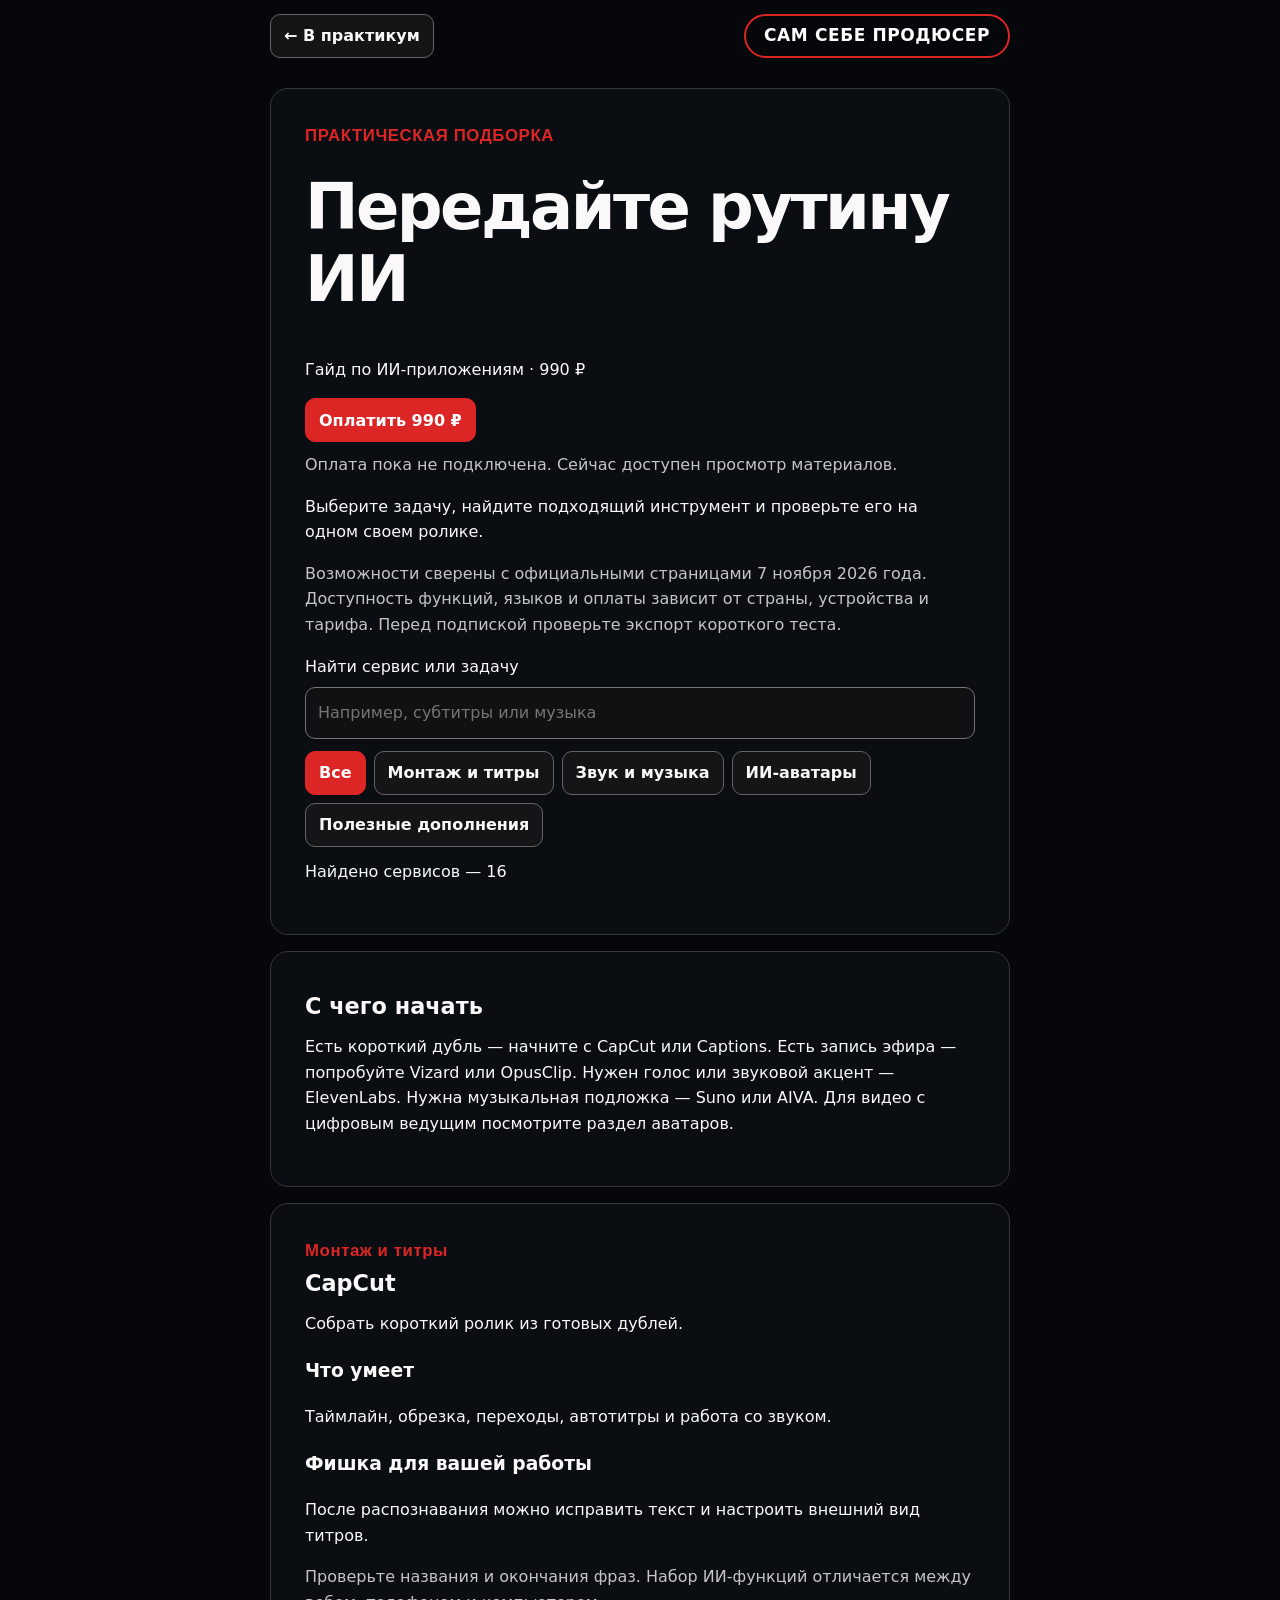
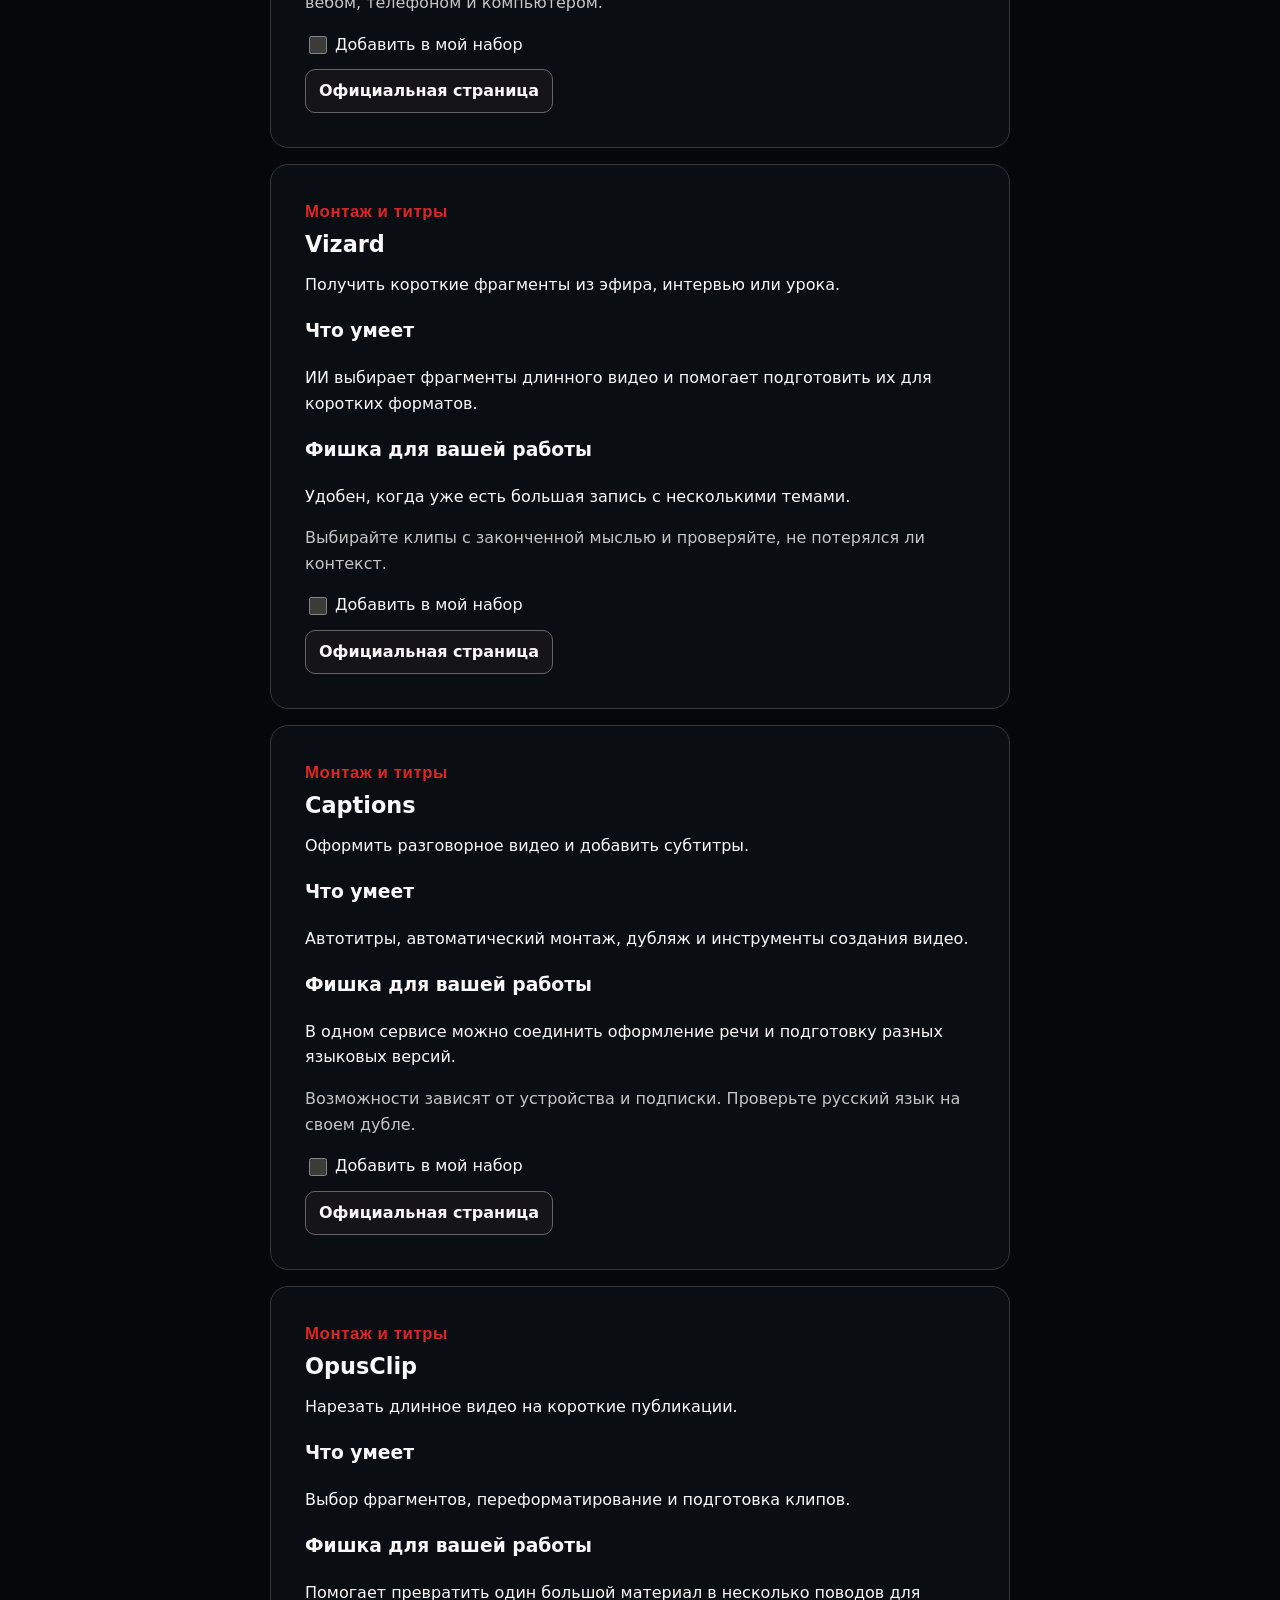
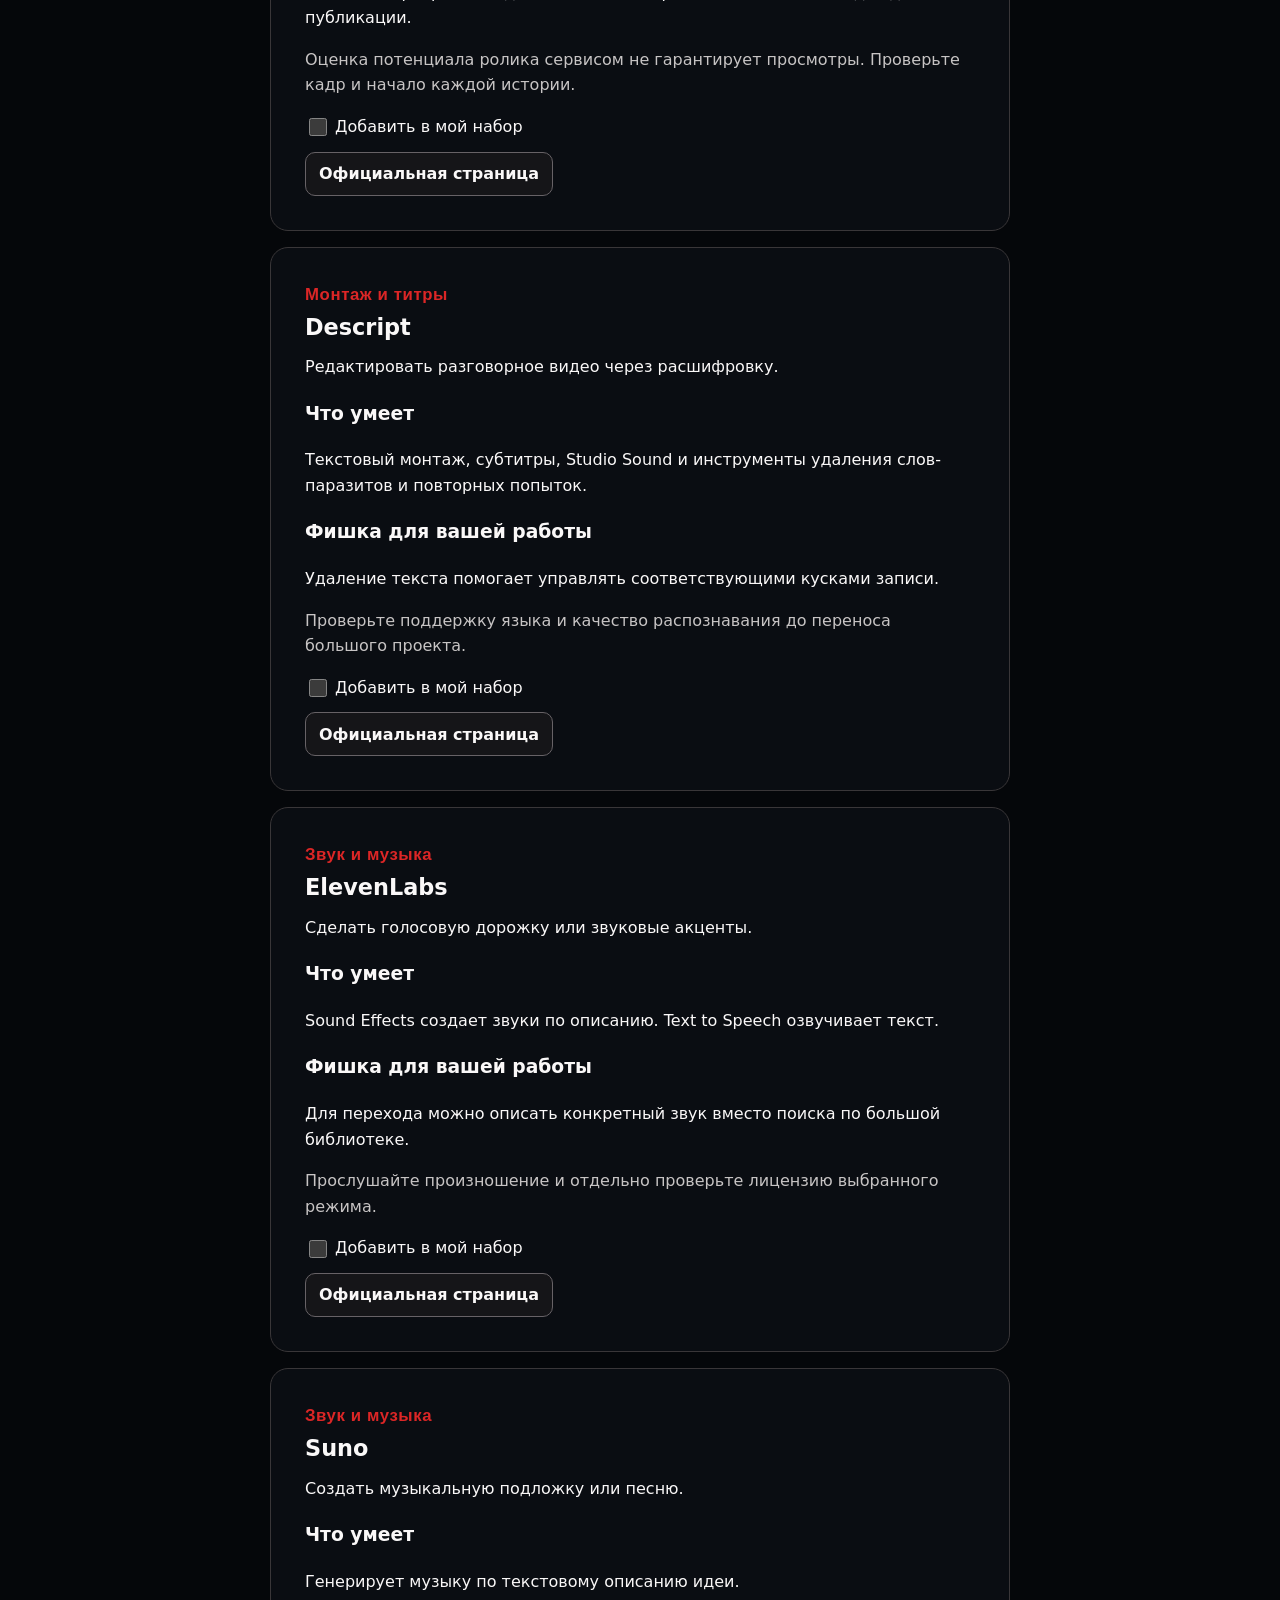
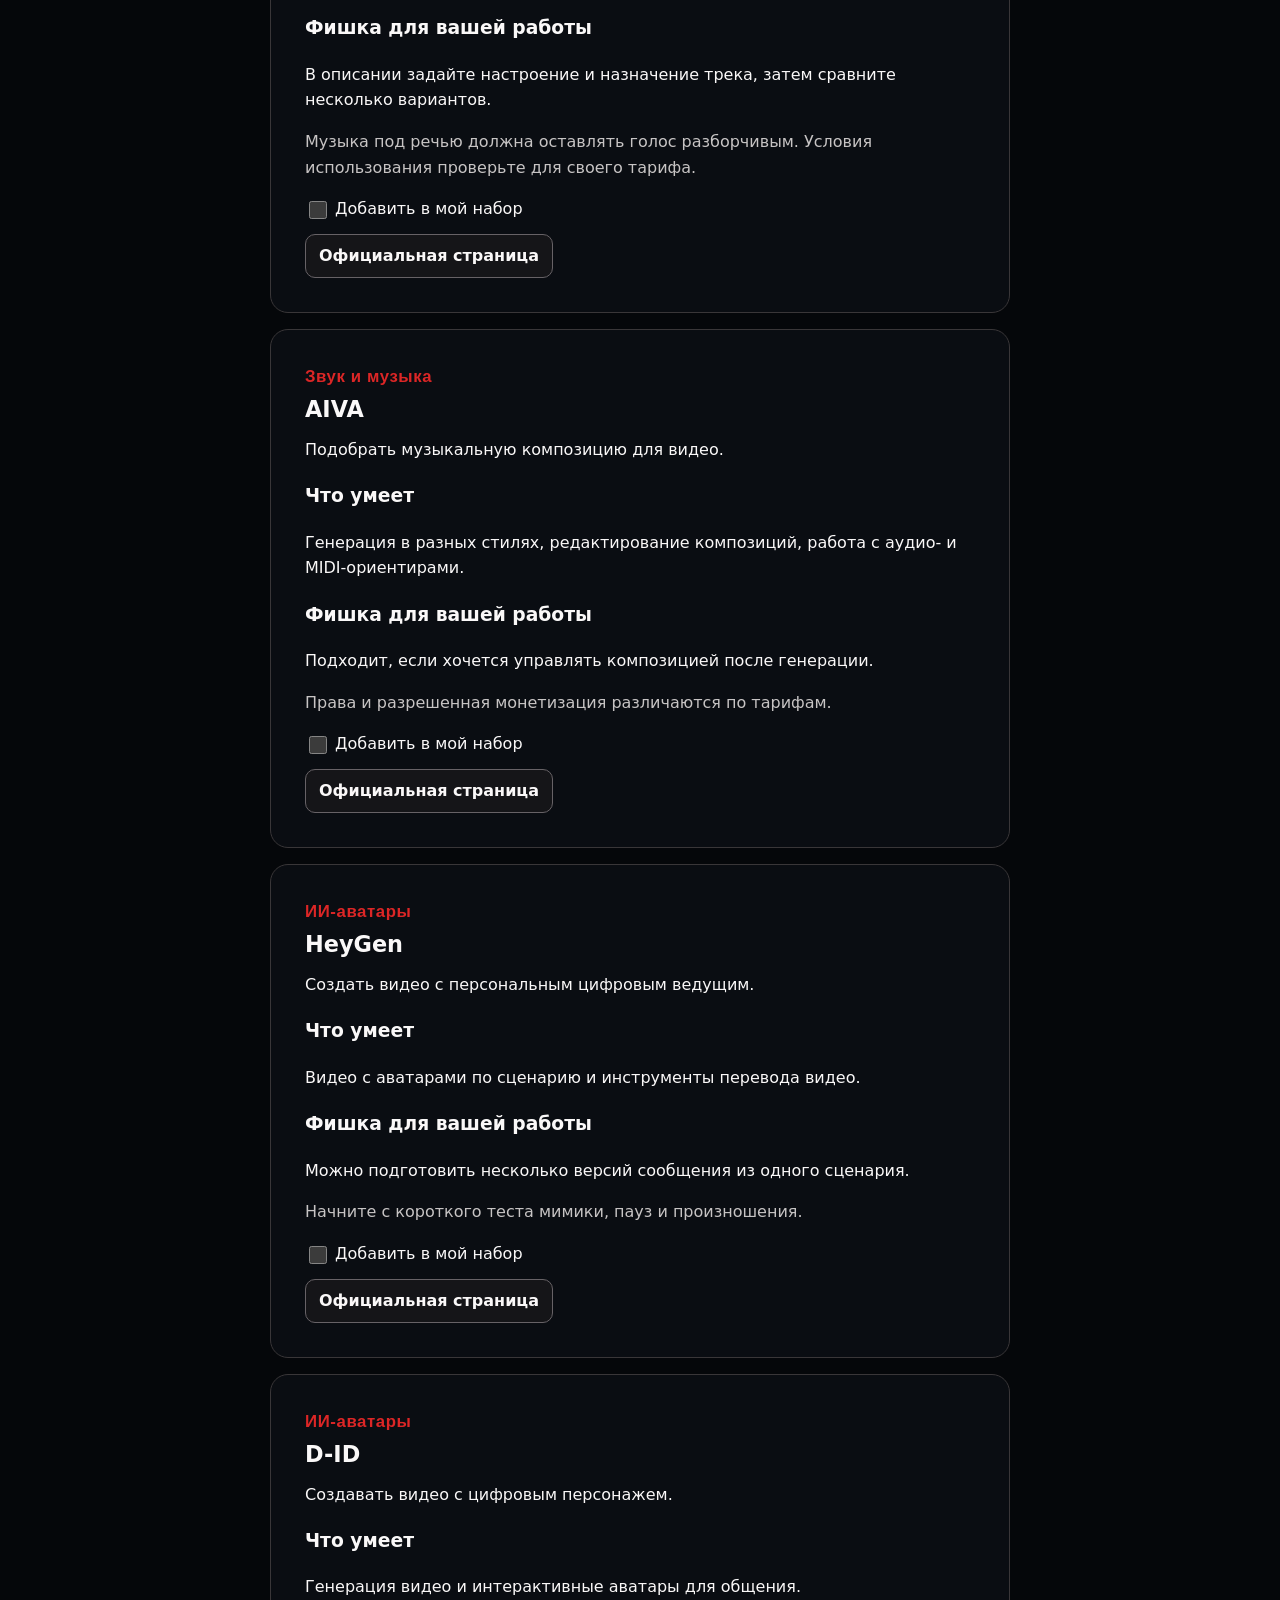
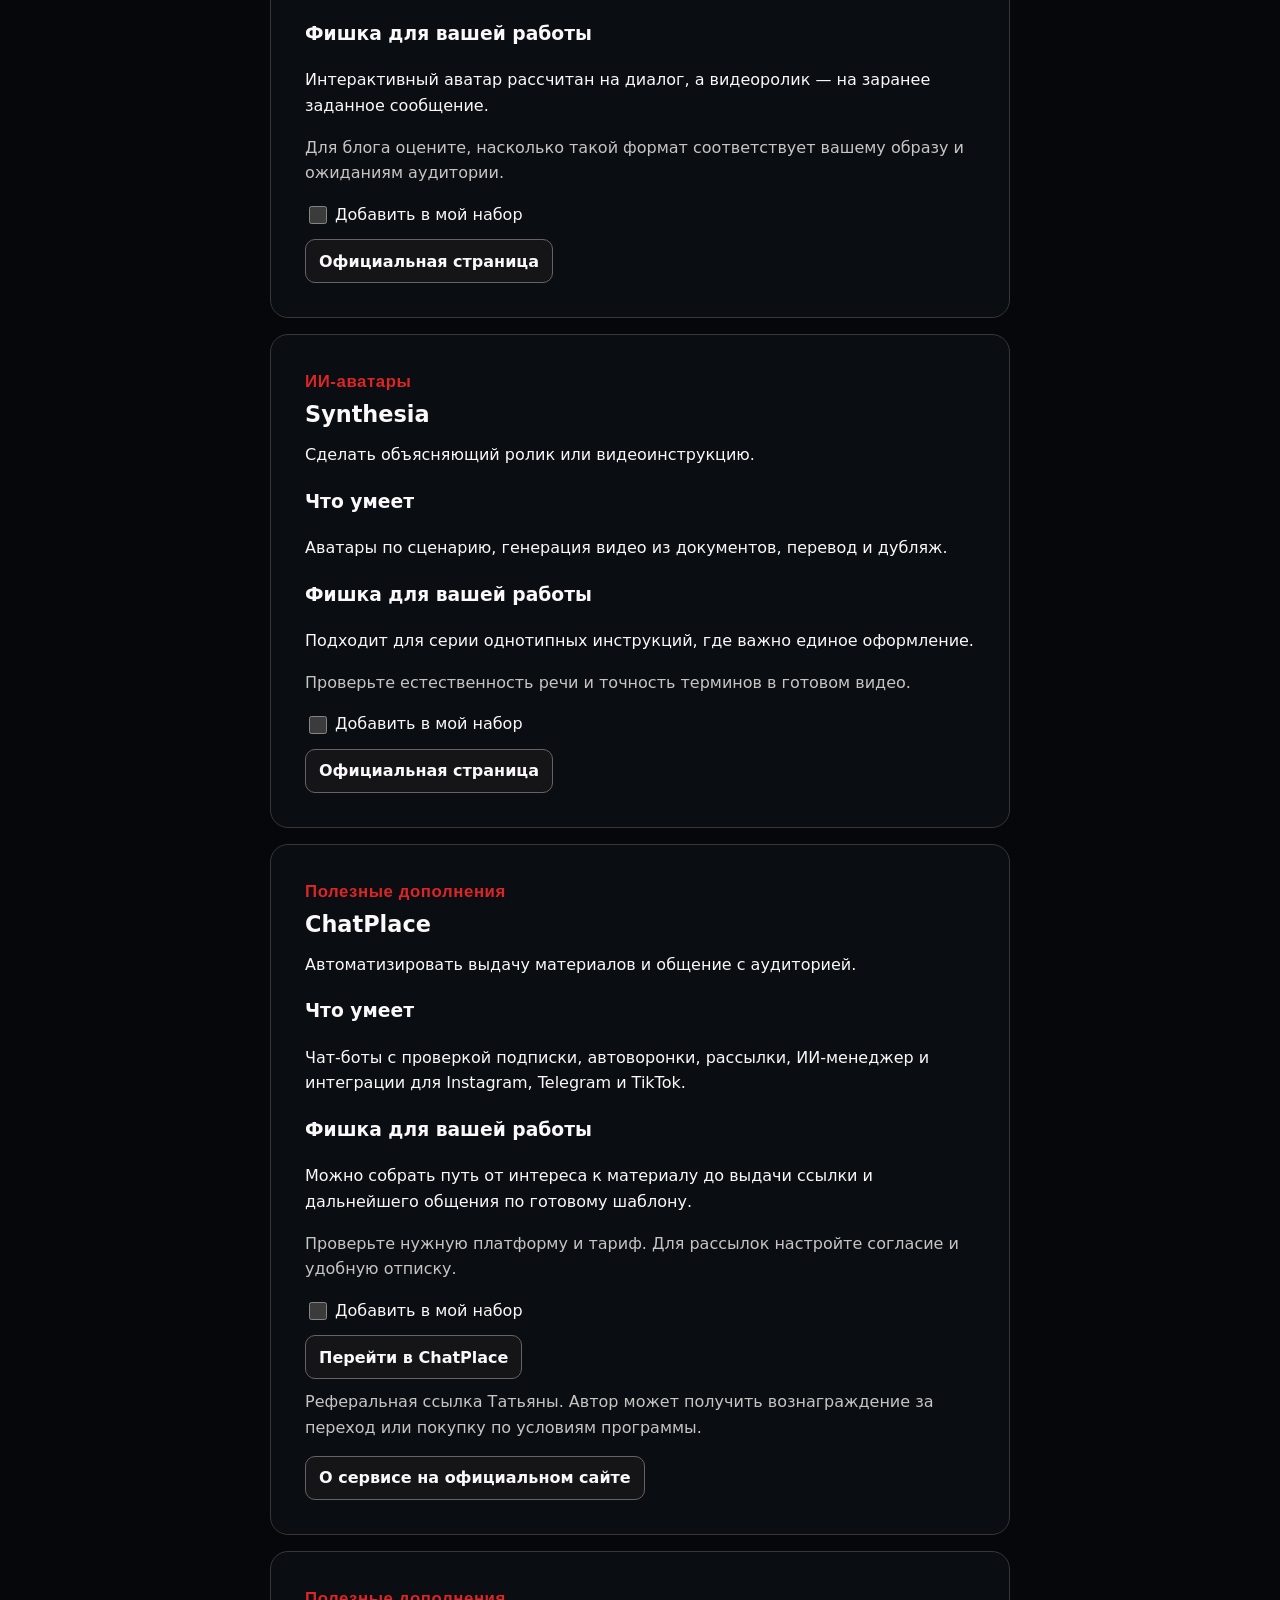
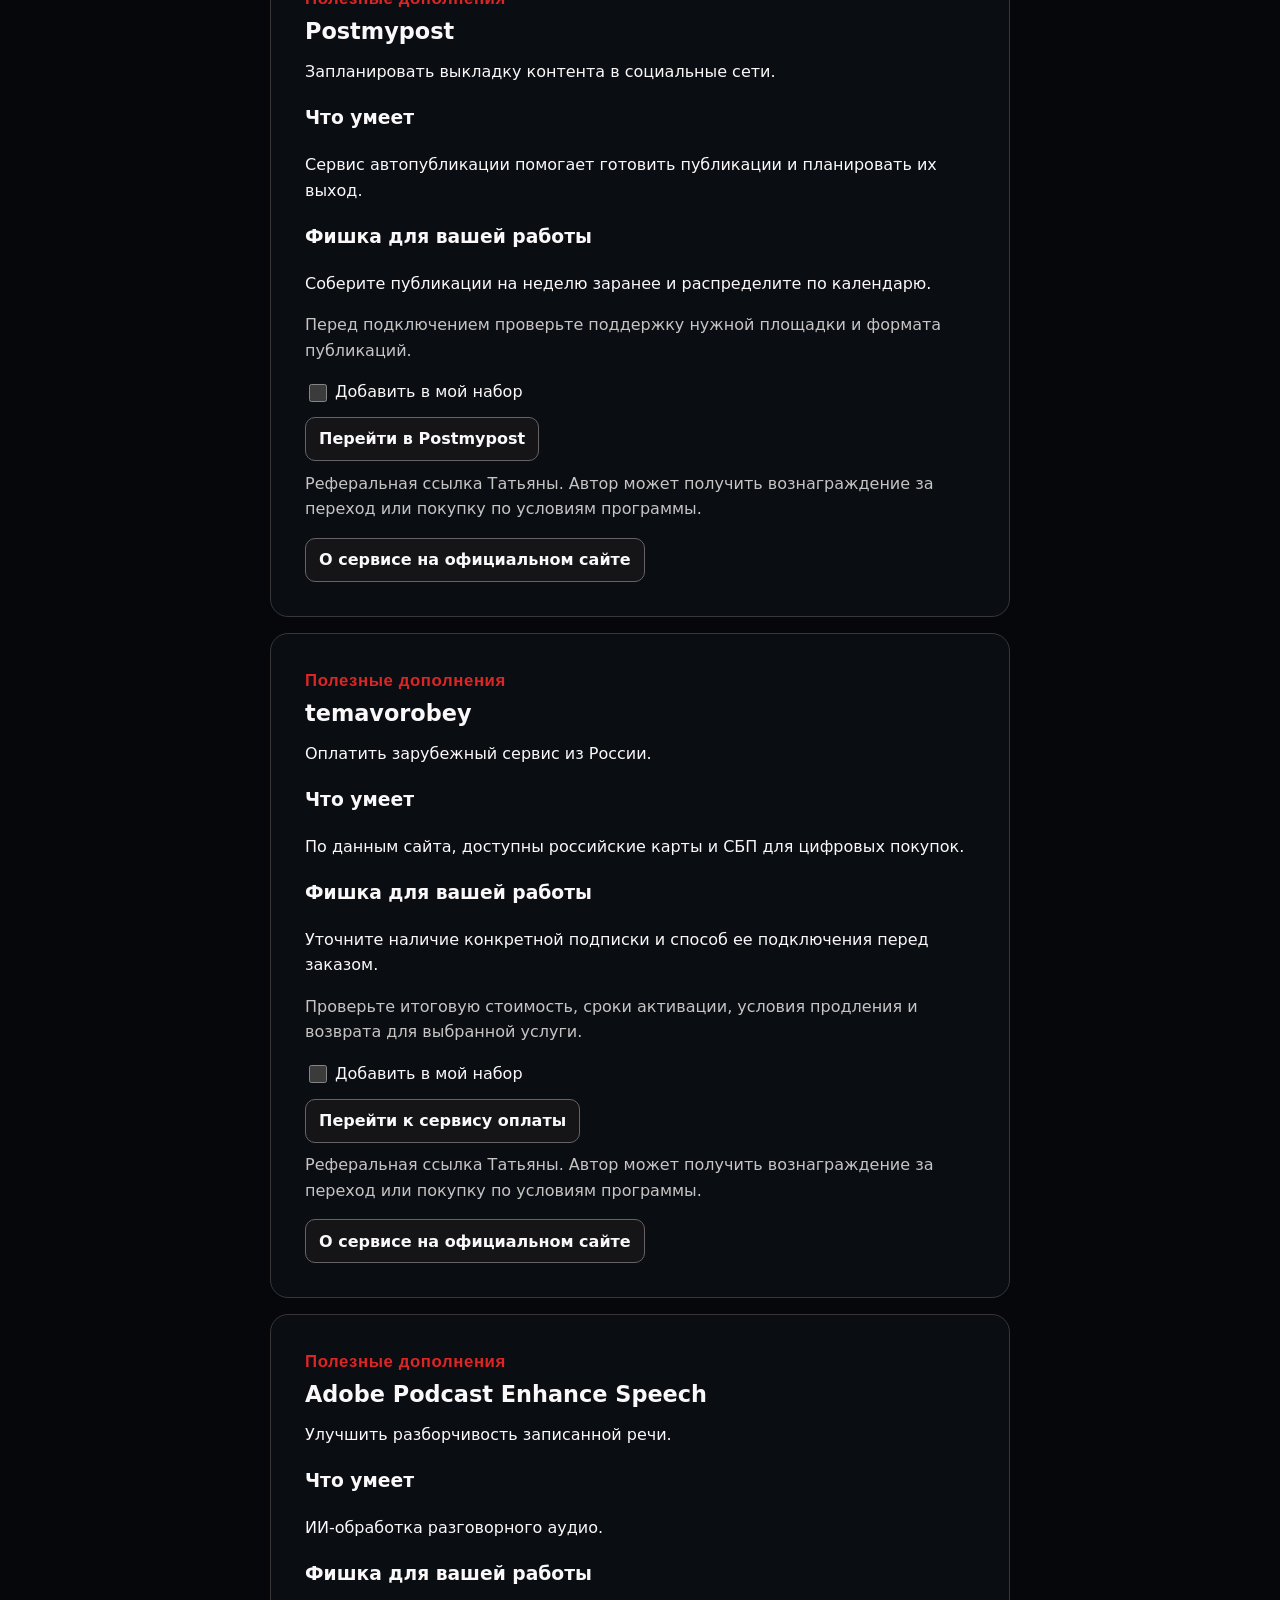
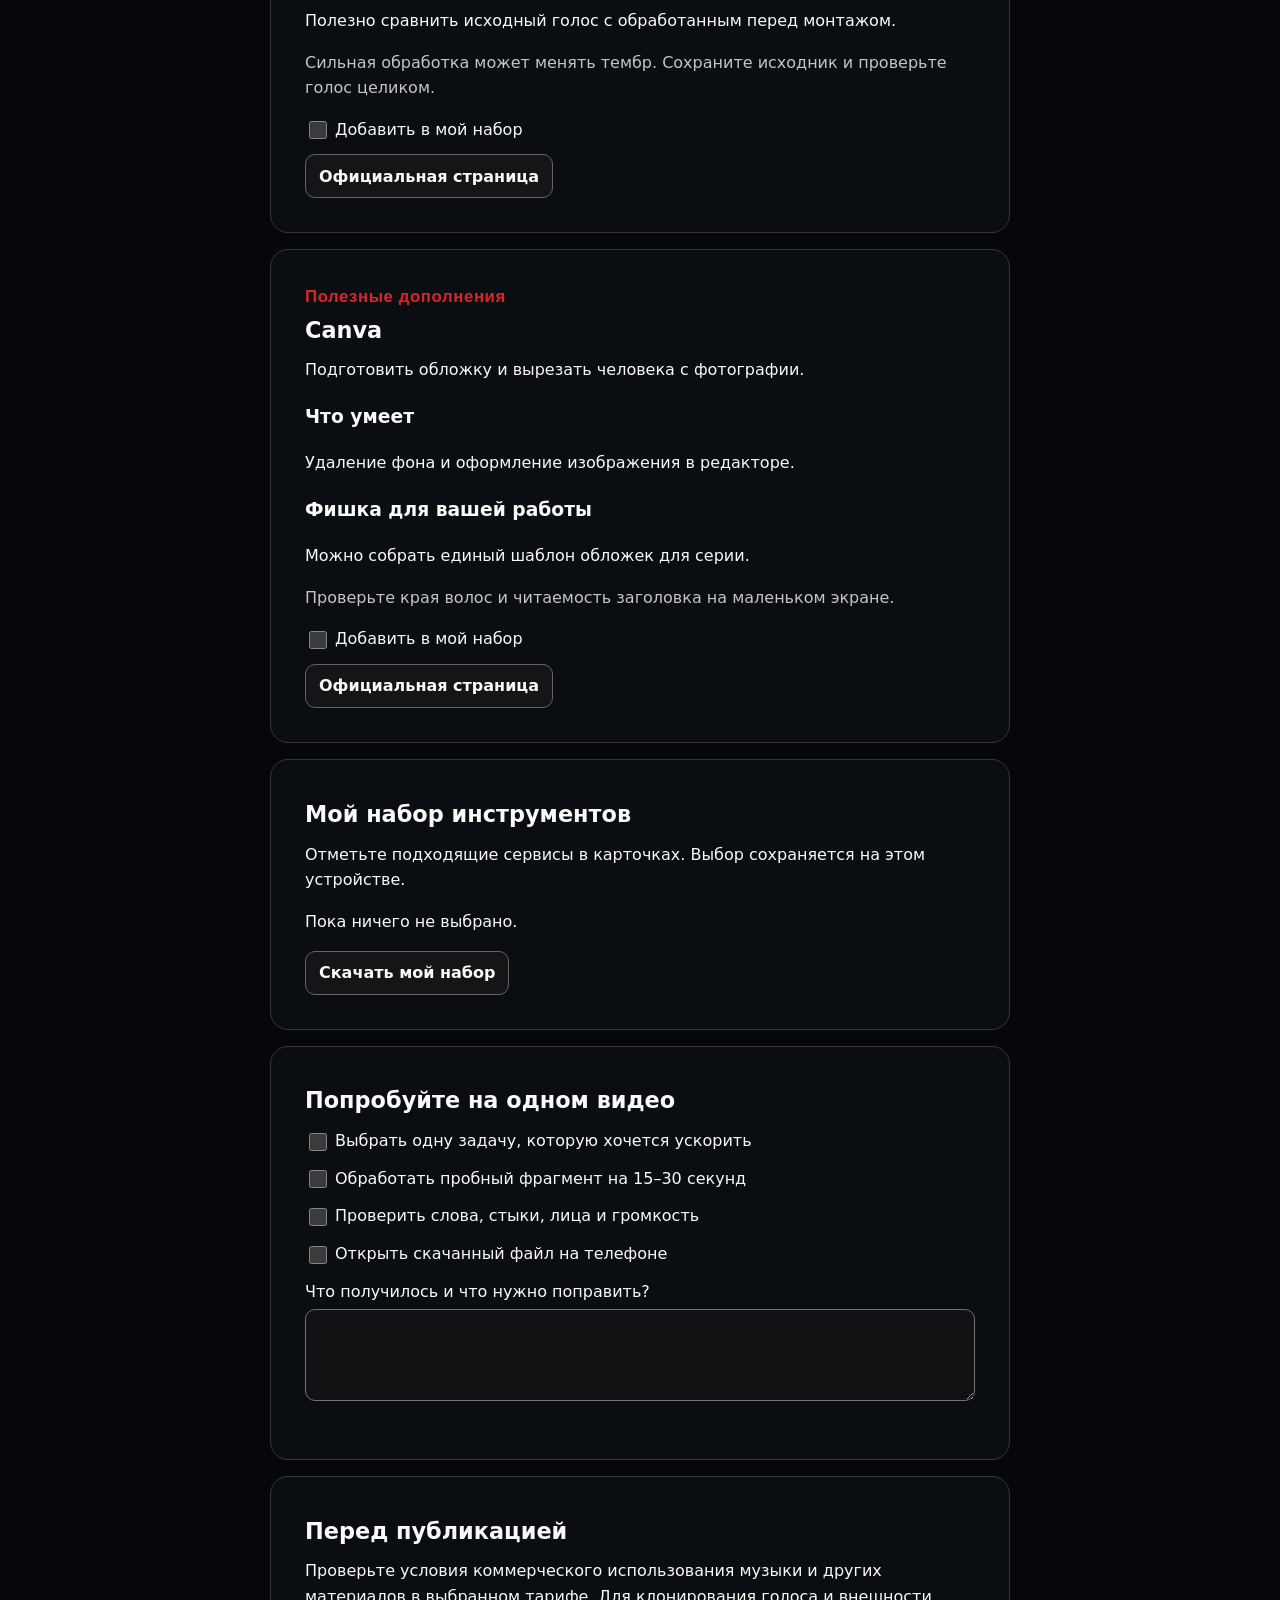
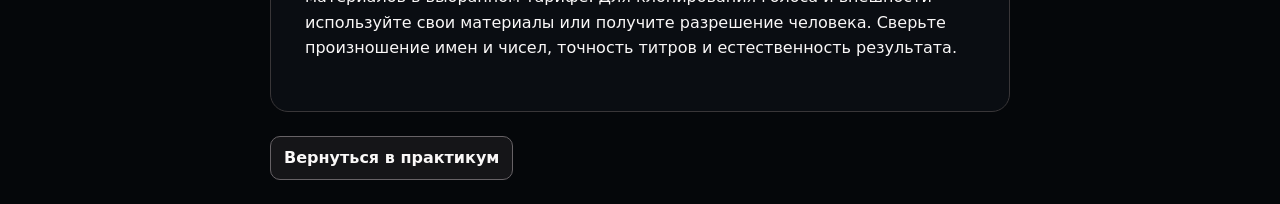
==== tools/index.html @ d9f7fc43 "Publish producer guide and AI tools catalog" ====
<!doctype html>
<html lang="ru">
<head><meta charset="utf-8"><meta name="viewport" content="width=device-width, initial-scale=1"><title>ИИ-инструменты · Сам себе продюсер</title><link rel="stylesheet" href="../style.css"><script type="module" src="../tools.js"></script></head>
<body>
<header><a class="action" href="../guide/">← В практикум</a><span class="brand">САМ СЕБЕ ПРОДЮСЕР</span></header>
<main>
<section><div class="tag">ПРАКТИЧЕСКАЯ ПОДБОРКА</div><h1>Передайте рутину ИИ</h1><p>Гайд по ИИ-приложениям · 990 ₽</p><button id="pay-tools" class="primary">Оплатить 990 ₽</button><p class="muted">Оплата пока не подключена. Сейчас доступен просмотр материалов.</p><p>Выберите задачу, найдите подходящий инструмент и проверьте его на одном своем ролике.</p><p class="muted">Возможности сверены с официальными страницами 7 ноября 2026 года. Доступность функций, языков и оплаты зависит от страны, устройства и тарифа. Перед подпиской проверьте экспорт короткого теста.</p>
<label>Найти сервис или задачу<input id="search" type="search" placeholder="Например, субтитры или музыка"></label><nav id="filters" aria-label="Категории"></nav><p id="found" role="status"></p></section>
<section><h2>С чего начать</h2><p>Есть короткий дубль — начните с CapCut или Captions. Есть запись эфира — попробуйте Vizard или OpusClip. Нужен голос или звуковой акцент — ElevenLabs. Нужна музыкальная подложка — Suno или AIVA. Для видео с цифровым ведущим посмотрите раздел аватаров.</p></section>
<div id="catalog"></div>
<section><h2>Мой набор инструментов</h2><p>Отметьте подходящие сервисы в карточках. Выбор сохраняется на этом устройстве.</p><p id="selection" role="status"></p><button id="export">Скачать мой набор</button></section>
<section><h2>Попробуйте на одном видео</h2><label><input type="checkbox" data-task="0">Выбрать одну задачу, которую хочется ускорить</label><label><input type="checkbox" data-task="1">Обработать пробный фрагмент на 15–30 секунд</label><label><input type="checkbox" data-task="2">Проверить слова, стыки, лица и громкость</label><label><input type="checkbox" data-task="3">Открыть скачанный файл на телефоне</label><label>Что получилось и что нужно поправить?<textarea id="notes" maxlength="2000"></textarea></label><p id="saved" role="status"></p></section>
<section><h2>Перед публикацией</h2><p>Проверьте условия коммерческого использования музыки и других материалов в выбранном тарифе. Для клонирования голоса и внешности используйте свои материалы или получите разрешение человека. Сверьте произношение имен и чисел, точность титров и естественность результата.</p></section>
</main><footer><a class="action" href="../guide/">Вернуться в практикум</a></footer>
</body></html>
---- style.css ----
:root{color-scheme:dark;--bg:#05070a;--panel:#0a0d12;--red:#DC2626;--text:#faf8f8;--muted:#c7c4c4}
*{box-sizing:border-box}body{margin:0;background:var(--bg);color:var(--text);font:1rem/1.6 'DM Sans',system-ui,sans-serif}header,main,footer{width:min(100% - 32px,740px);margin:auto}header{display:flex;flex-wrap:wrap;align-items:center;justify-content:space-between;gap:8px;padding:14px 0;background:var(--bg);position:sticky;top:0;z-index:1}progress{display:none}main{padding:16px 0 8px}section,article,dialog{padding:clamp(18px,4vw,34px);background:var(--panel);border:1px solid #393638;border-radius:18px;margin-bottom:16px}h1,h2{font-family:Manrope,system-ui,sans-serif;line-height:1.13;margin:.35em 0 .65em}h1{font-size:clamp(2rem,8vw,4rem);letter-spacing:-.04em;overflow-wrap:anywhere}h2{font-size:1.4rem}p{margin:.6em 0 1em}small,.muted{color:var(--muted)}.tag{color:var(--red);font-family:Arial,system-ui,sans-serif;font-size:1.05rem;line-height:1.5;letter-spacing:.035em;font-weight:700}.brand{padding-inline:0;border:0;background:none;text-align:left}.brand::first-letter{color:var(--red)}button,a.action{font:inherit;font-weight:700;min-height:44px;border-radius:10px;border:1px solid #676266;padding:8px 13px;background:#151518;color:var(--text);cursor:pointer}a.action{display:inline-flex;align-items:center;text-decoration:none}.primary{background:var(--red);border-color:var(--red);color:#fff}.actions,nav{display:flex;gap:8px;flex-wrap:wrap;margin:12px 0}nav button[aria-current]{border:2px solid #DC2626}label{display:block;margin:12px 0}textarea{width:100%;min-height:92px;resize:vertical;border:1px solid #777276;border-radius:10px;padding:11px;font:inherit;background:#111114;color:inherit;margin-top:5px}input[type=checkbox]{accent-color:var(--red);width:18px;height:18px;vertical-align:middle;margin-right:8px}blockquote{margin:12px 0;padding:10px 14px;border-left:3px solid var(--red);background:#161315}pre,.answer{white-space:pre-wrap;overflow-wrap:anywhere}pre{font:inherit;background:#131315;padding:12px}dialog{max-width:min(480px,calc(100% - 32px));color:inherit}dialog::backdrop{background:#000b}footer{padding-bottom:24px}video{width:100%}:focus-visible{outline:2px solid #DC2626;outline-offset:3px}@media print{body,article,section{background:white;color:black}header,footer,button,nav,.no-print{display:none!important}article,section{border:0;padding:0;break-inside:avoid}}
video{aspect-ratio:16/9;object-fit:cover;background:#000}
input[type=search]{display:block;width:100%;padding:12px;border:1px solid #777276;border-radius:10px;background:#111114;color:inherit;font:inherit;margin-top:8px}

.brand,button.brand{display:inline-flex;align-items:center;justify-content:center;max-width:100%;padding:9px 18px;border:2px solid var(--red);border-radius:999px;background:transparent;color:#fff;font-family:Manrope,system-ui,sans-serif;font-size:clamp(13px,3.4vw,17px);font-weight:800;letter-spacing:.035em;text-align:center;line-height:1.25;white-space:nowrap}.brand::first-letter{color:inherit}
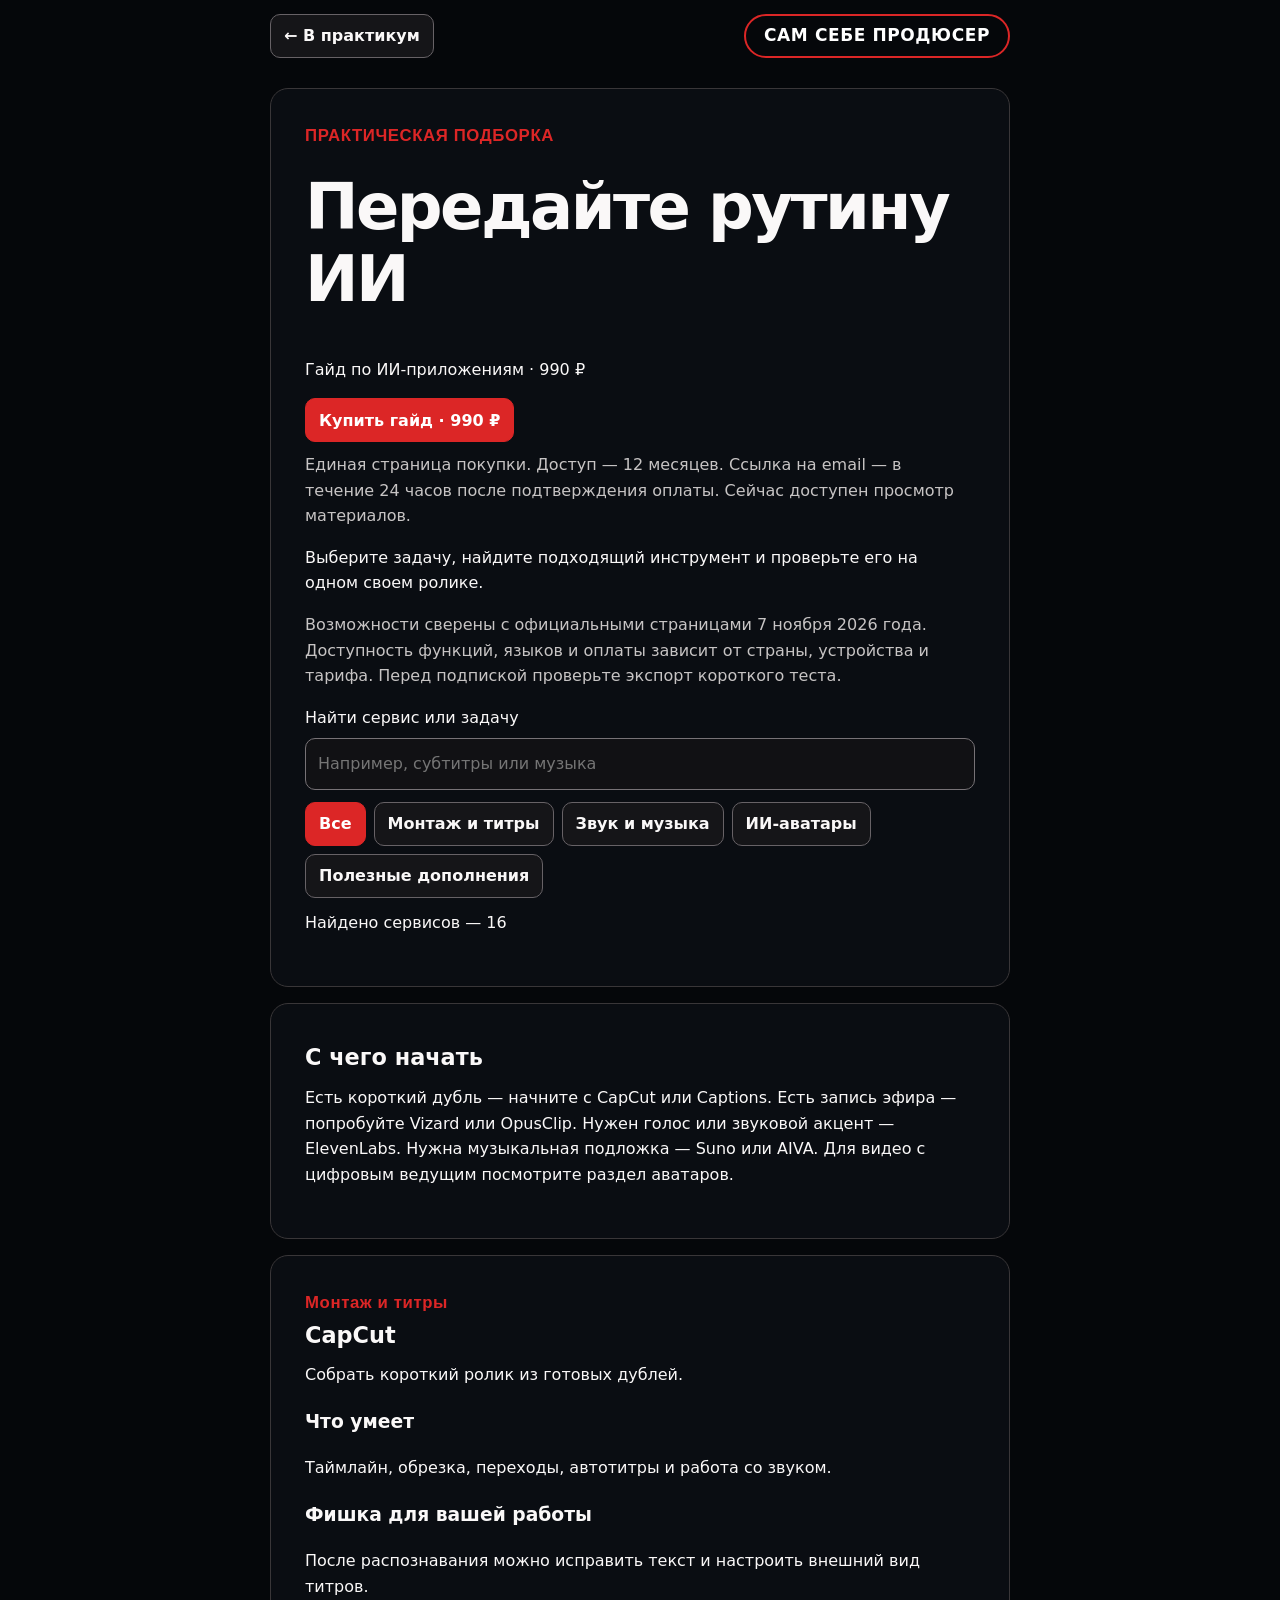
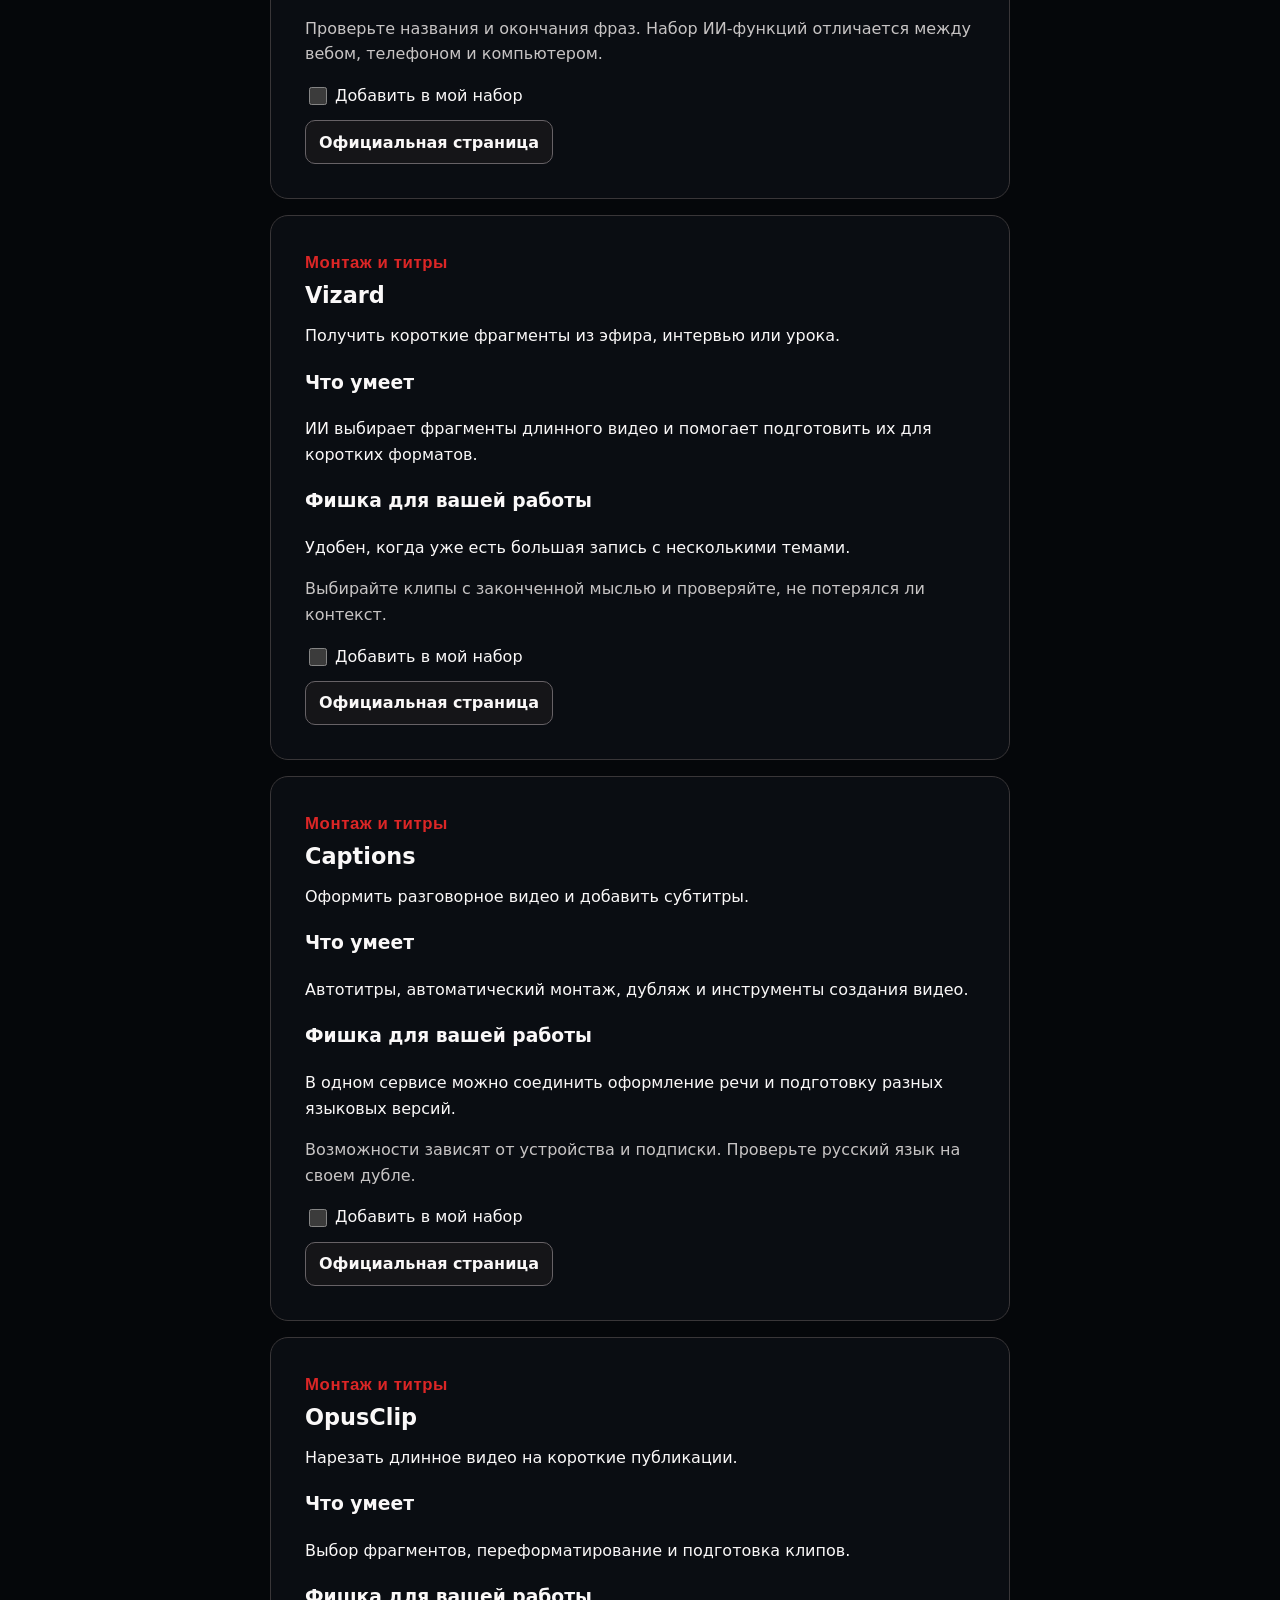
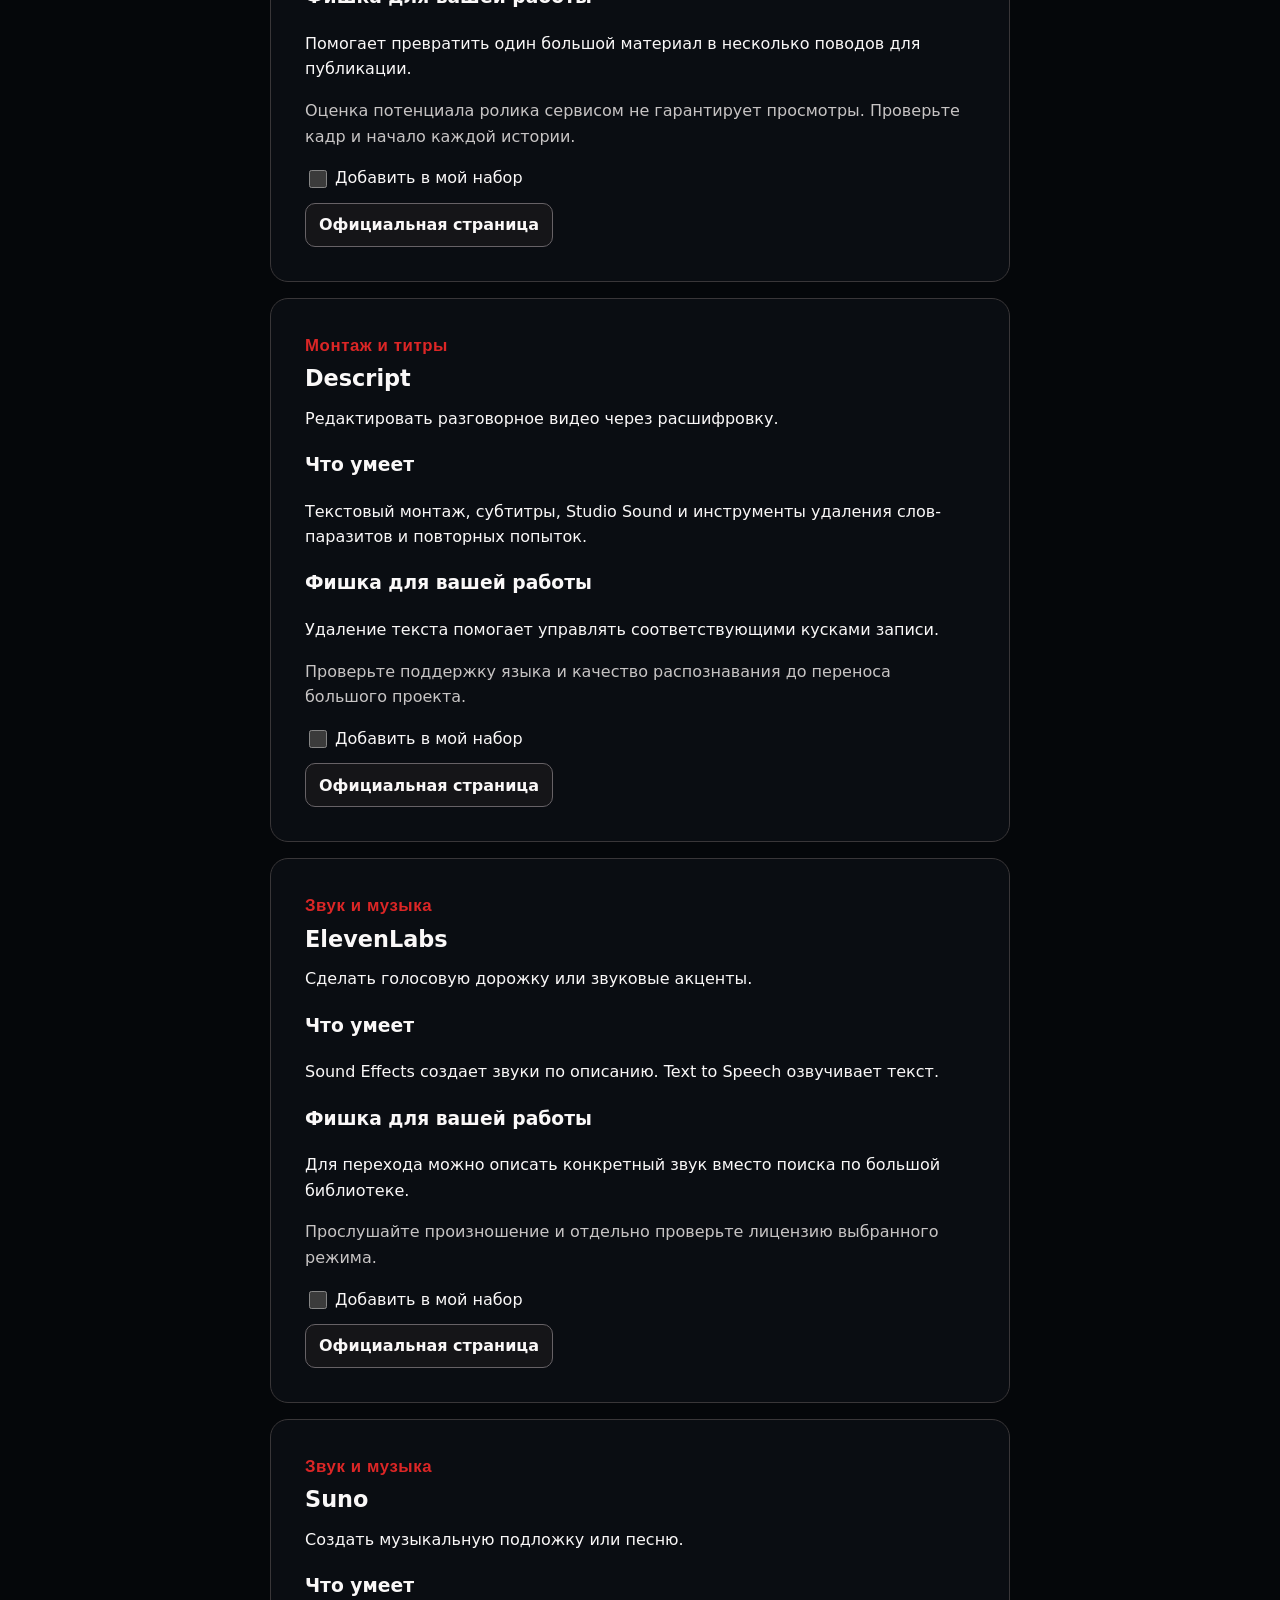
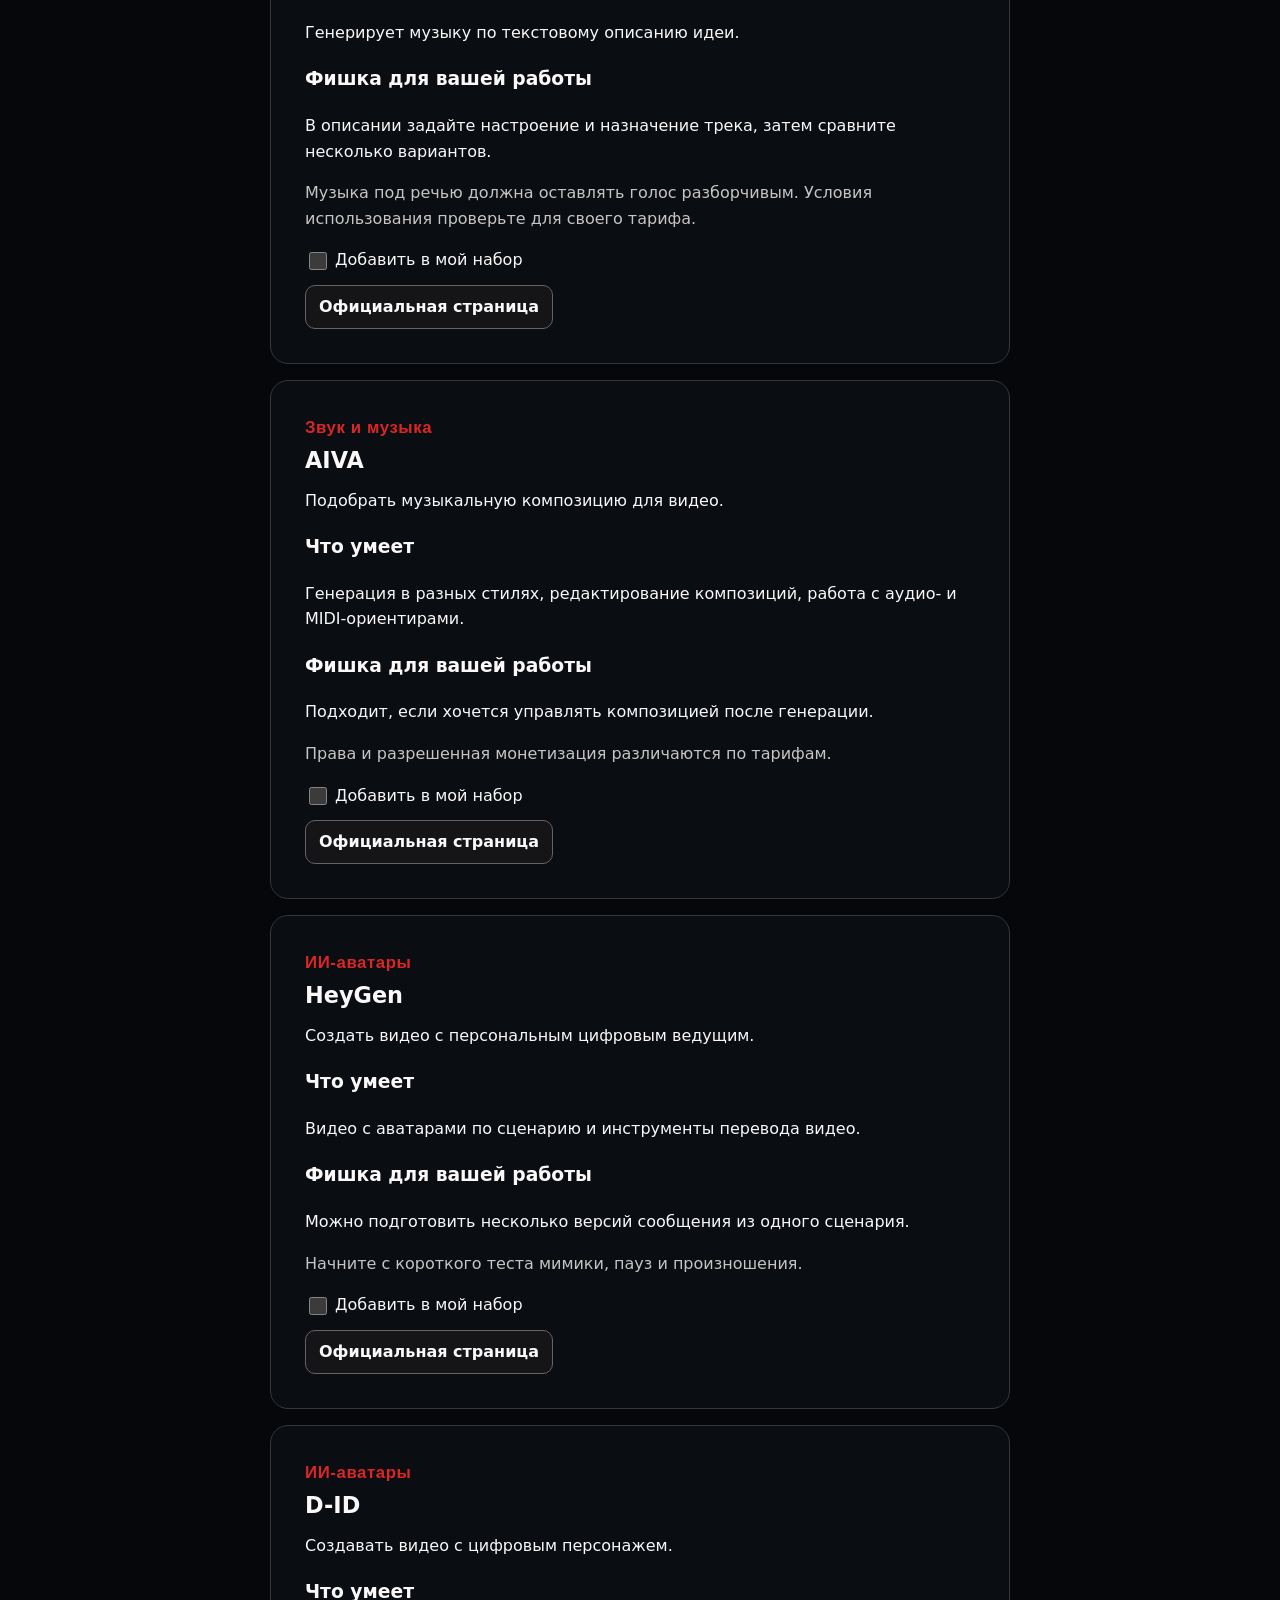
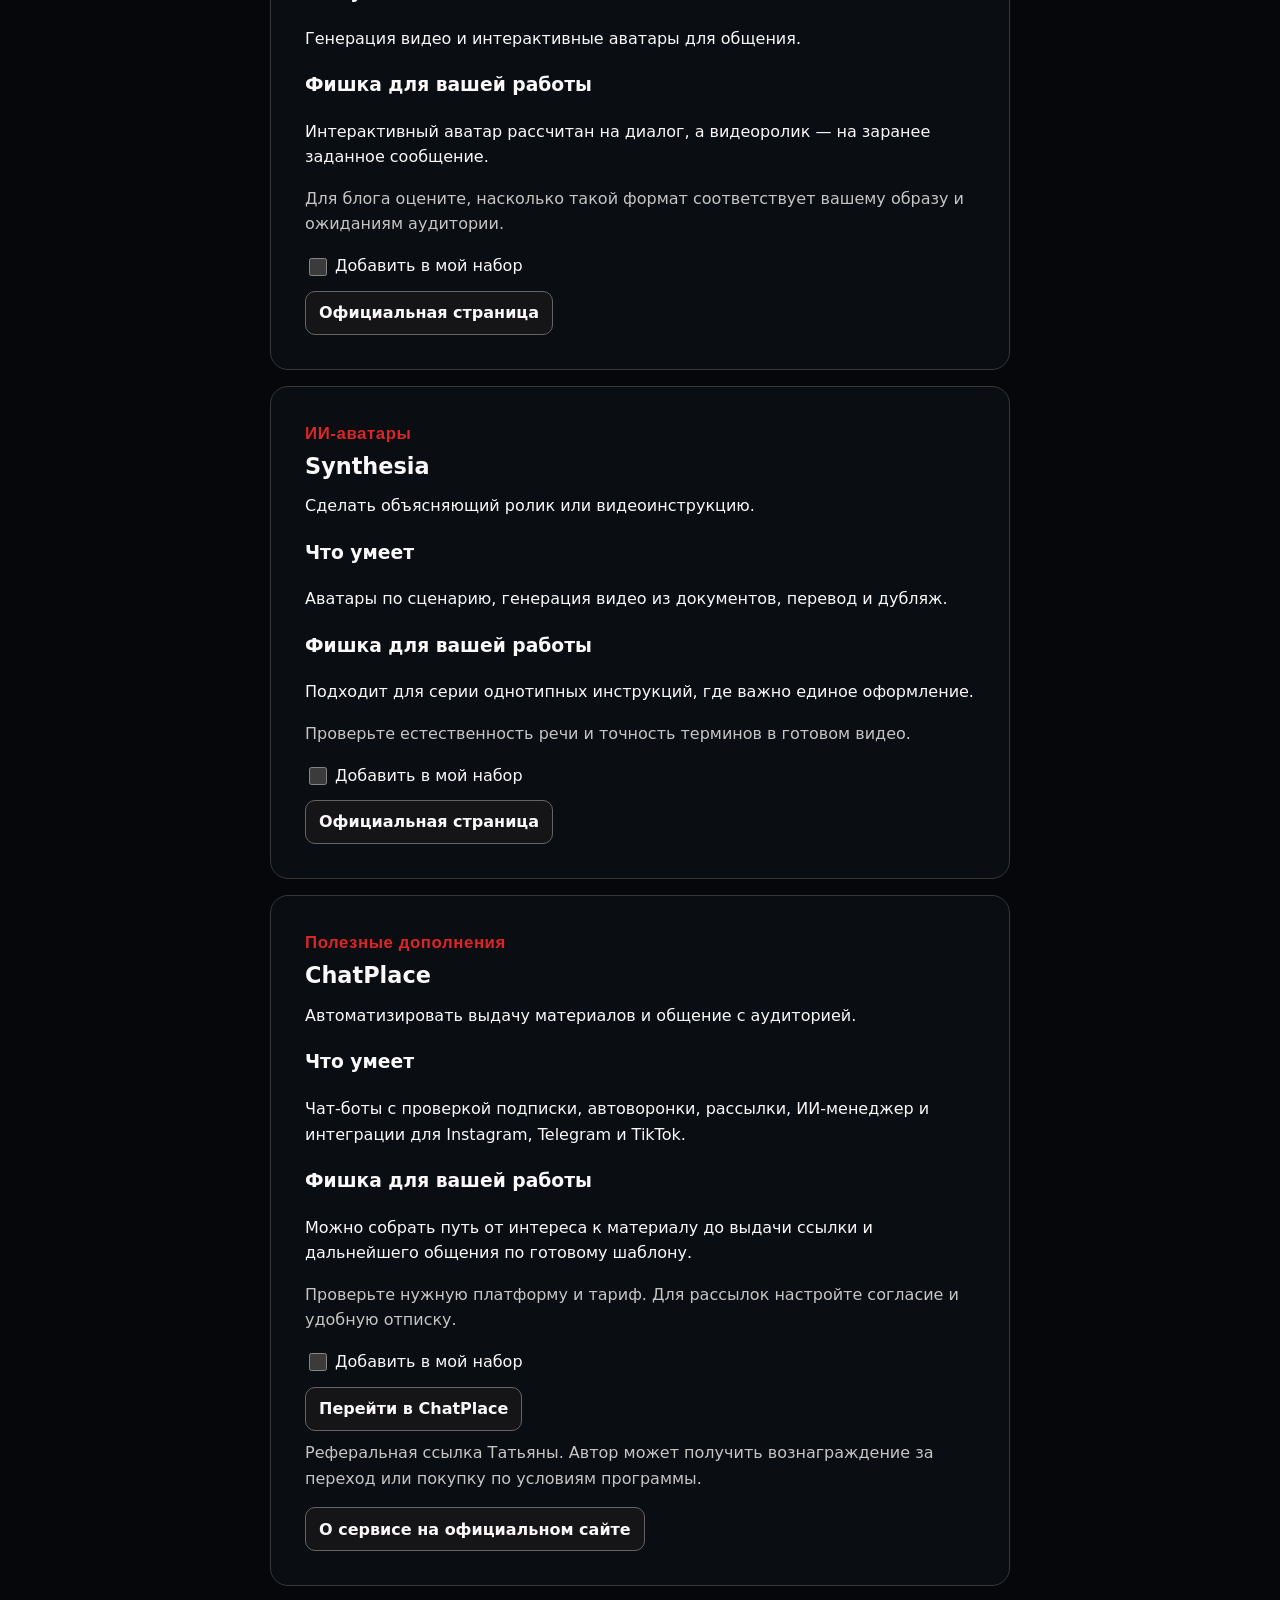
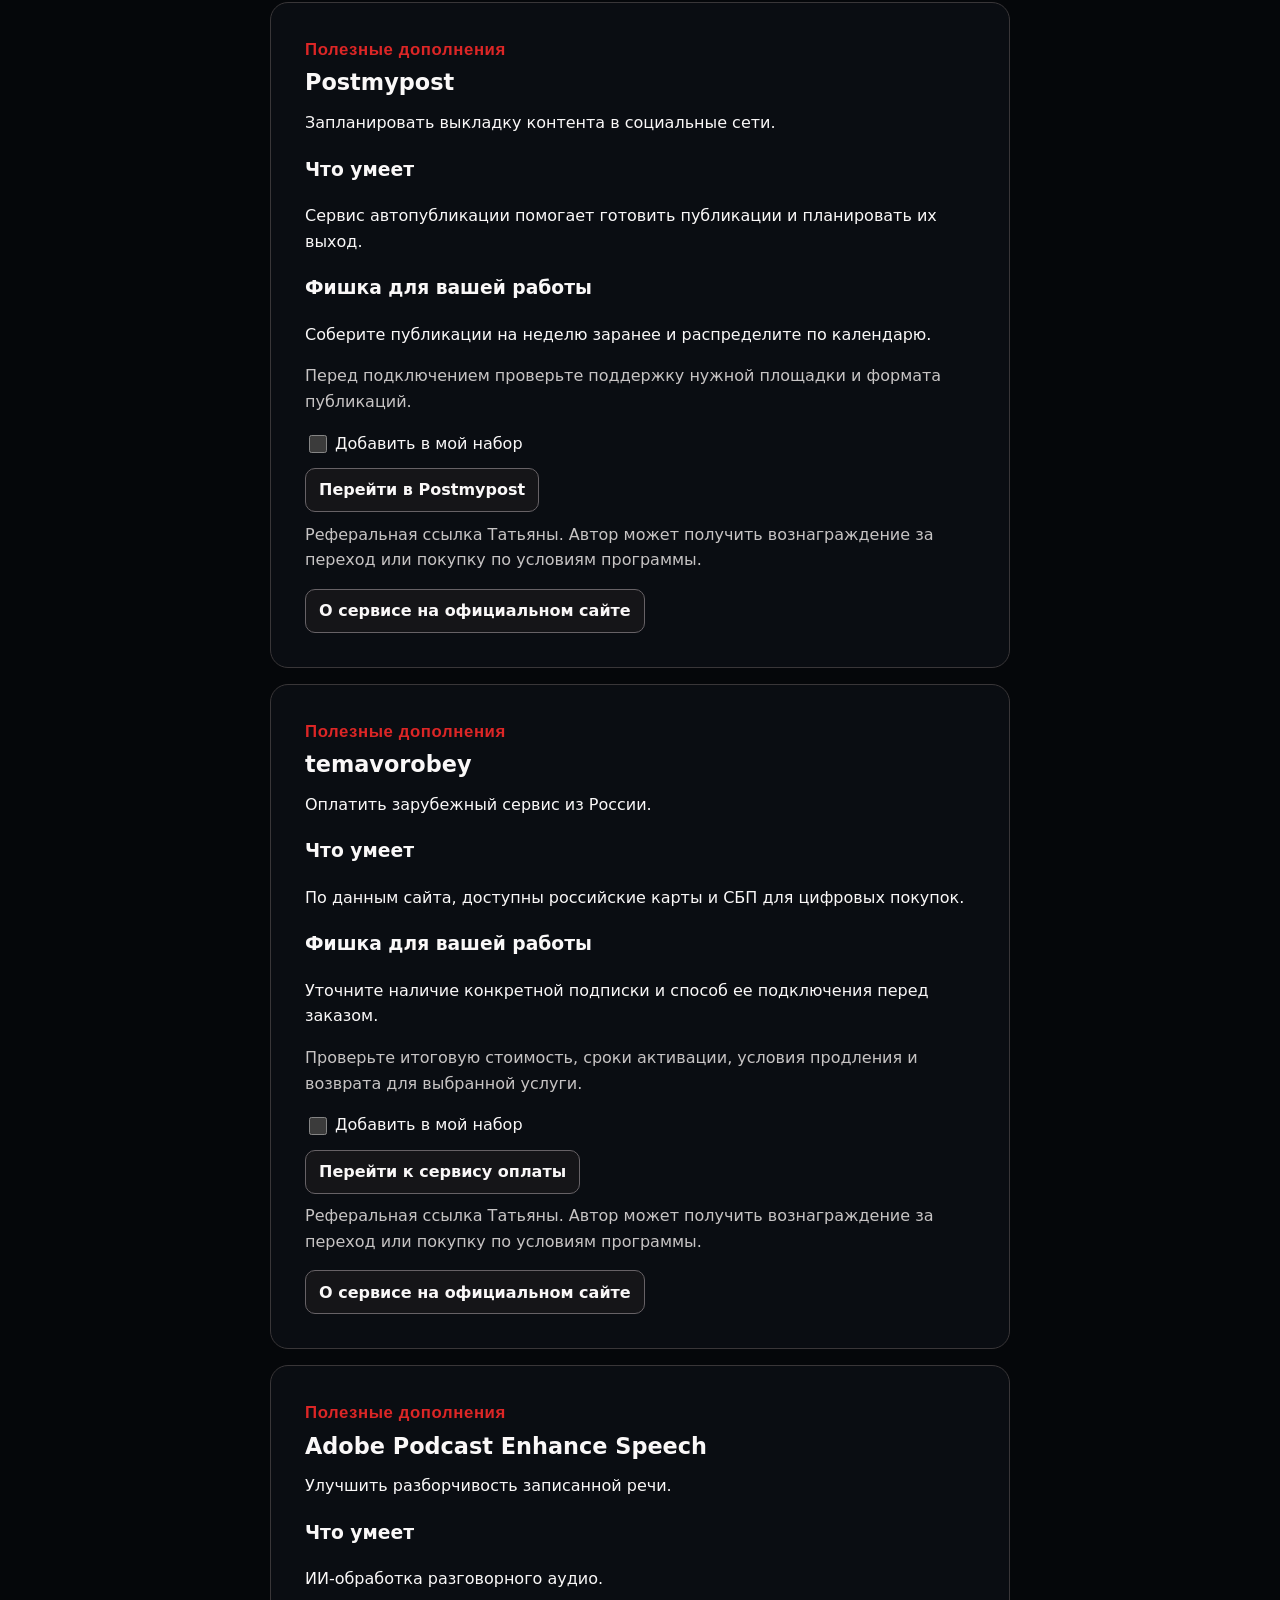
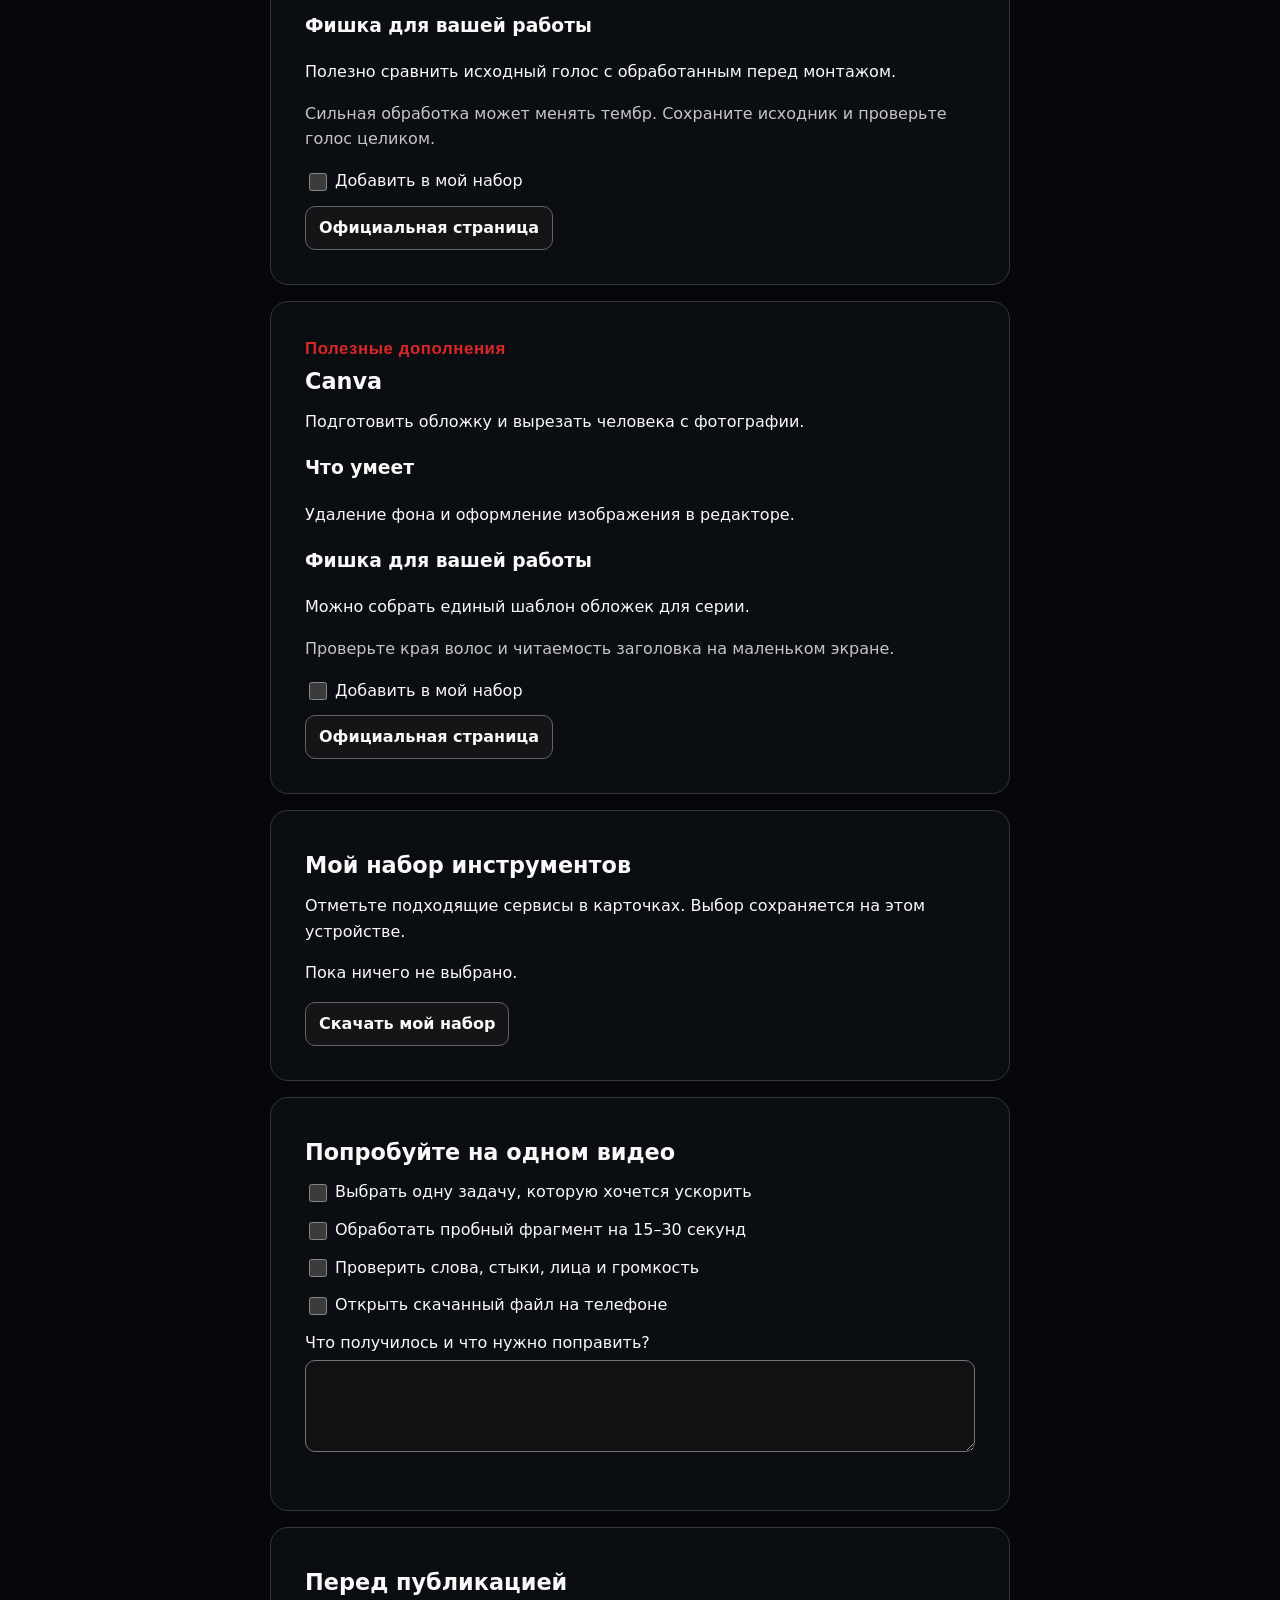
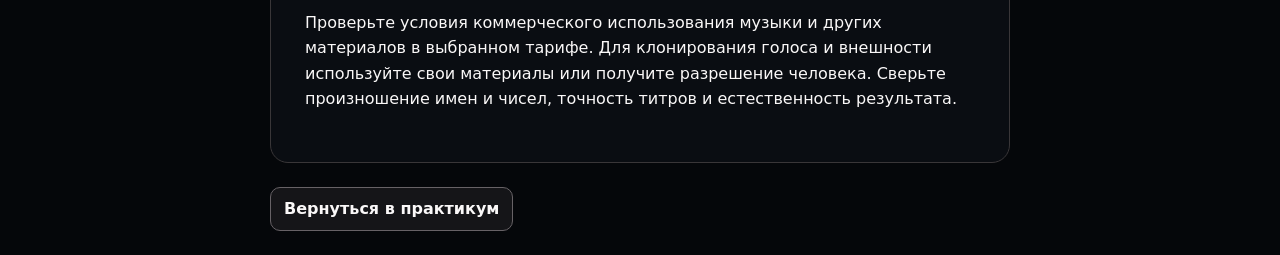
==== commit eb9e3d19: "Set both guides to 990 RUB and use one Taplink checkout" ====
--- a/tools/index.html
+++ b/tools/index.html
@@ -4,7 +4,7 @@
 <body>
 <header><a class="action" href="../guide/">← В практикум</a><span class="brand">САМ СЕБЕ ПРОДЮСЕР</span></header>
 <main>
-<section><div class="tag">ПРАКТИЧЕСКАЯ ПОДБОРКА</div><h1>Передайте рутину ИИ</h1><p>Гайд по ИИ-приложениям · 990 ₽</p><button id="pay-tools" class="primary">Оплатить 990 ₽</button><p class="muted">Оплата пока не подключена. Сейчас доступен просмотр материалов.</p><p>Выберите задачу, найдите подходящий инструмент и проверьте его на одном своем ролике.</p><p class="muted">Возможности сверены с официальными страницами 7 ноября 2026 года. Доступность функций, языков и оплаты зависит от страны, устройства и тарифа. Перед подпиской проверьте экспорт короткого теста.</p>
+<section><div class="tag">ПРАКТИЧЕСКАЯ ПОДБОРКА</div><h1>Передайте рутину ИИ</h1><p>Гайд по ИИ-приложениям · 990 ₽</p><button id="pay-tools" class="primary">Купить гайд · 990 ₽</button><p class="muted">Единая страница покупки. Доступ — 12 месяцев. Ссылка на email — в течение 24 часов после подтверждения оплаты. Сейчас доступен просмотр материалов.</p><p>Выберите задачу, найдите подходящий инструмент и проверьте его на одном своем ролике.</p><p class="muted">Возможности сверены с официальными страницами 7 ноября 2026 года. Доступность функций, языков и оплаты зависит от страны, устройства и тарифа. Перед подпиской проверьте экспорт короткого теста.</p>
 <label>Найти сервис или задачу<input id="search" type="search" placeholder="Например, субтитры или музыка"></label><nav id="filters" aria-label="Категории"></nav><p id="found" role="status"></p></section>
 <section><h2>С чего начать</h2><p>Есть короткий дубль — начните с CapCut или Captions. Есть запись эфира — попробуйте Vizard или OpusClip. Нужен голос или звуковой акцент — ElevenLabs. Нужна музыкальная подложка — Suno или AIVA. Для видео с цифровым ведущим посмотрите раздел аватаров.</p></section>
 <div id="catalog"></div>
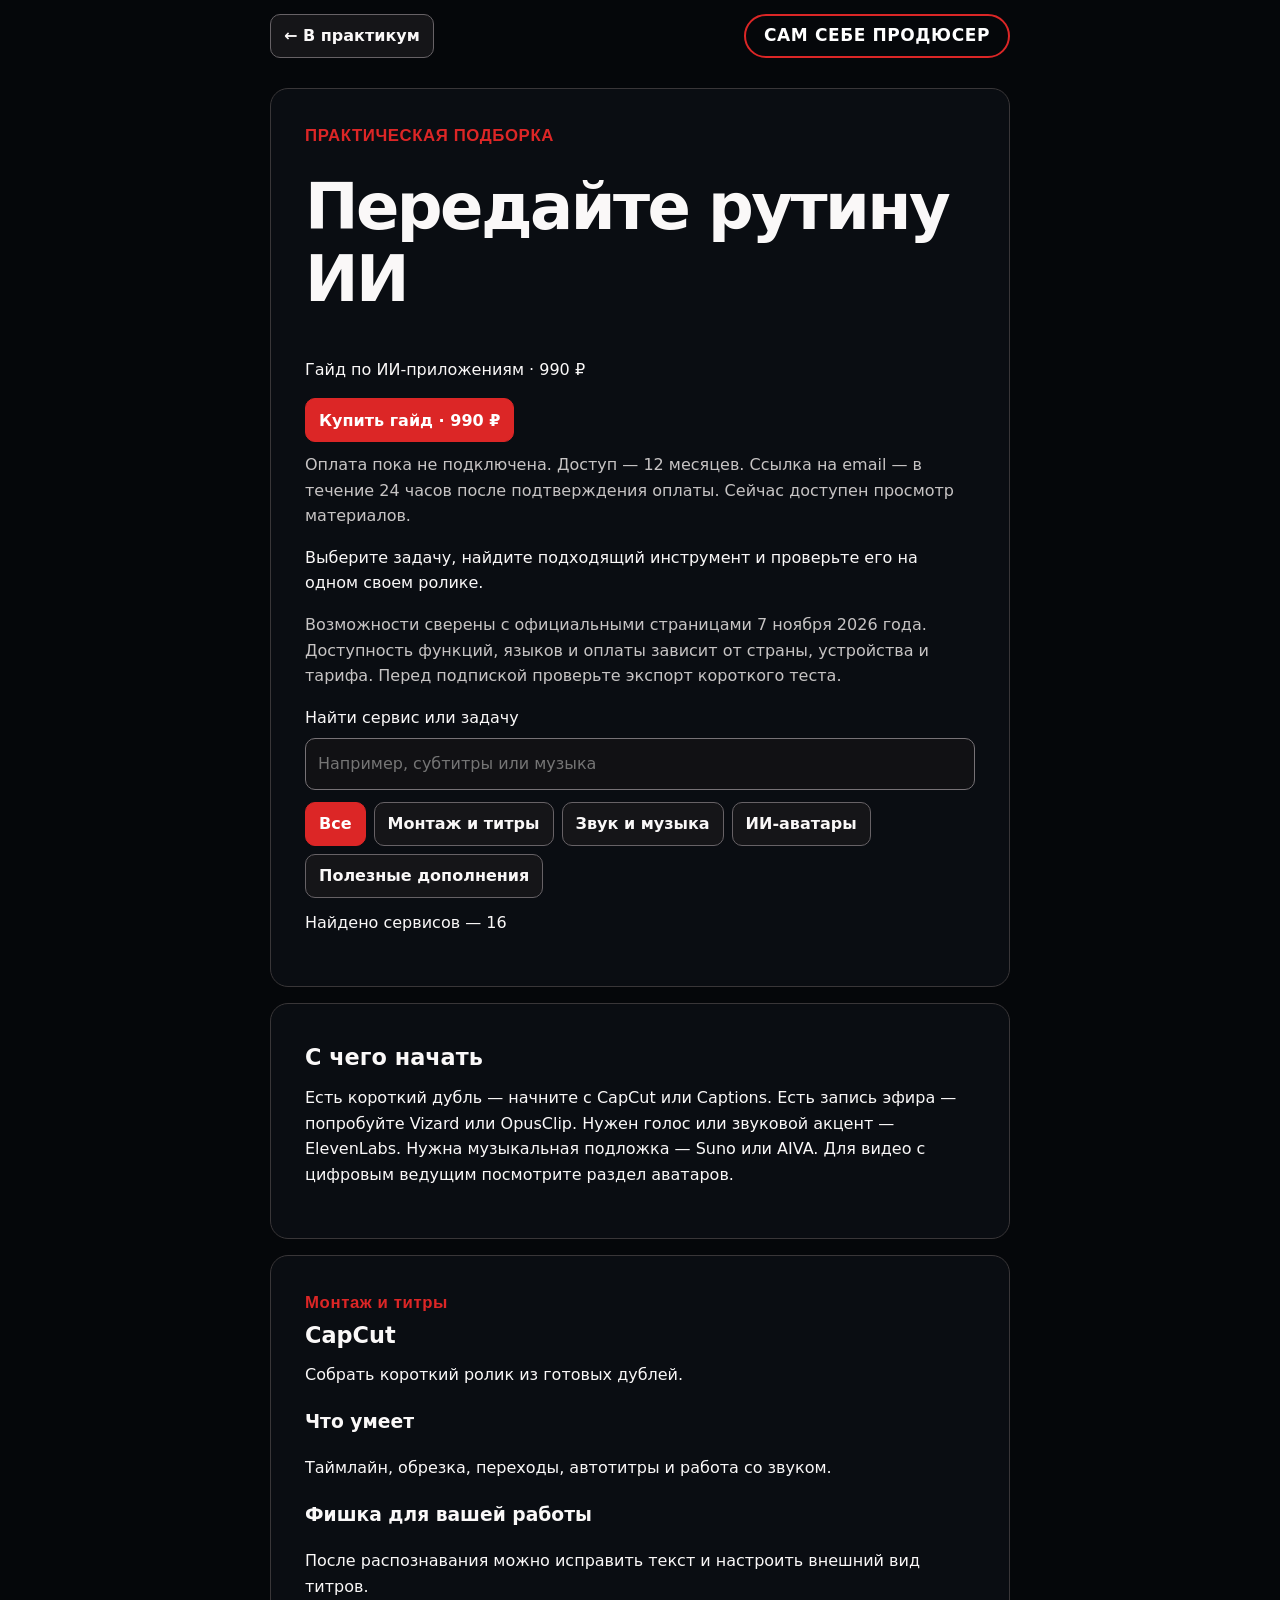
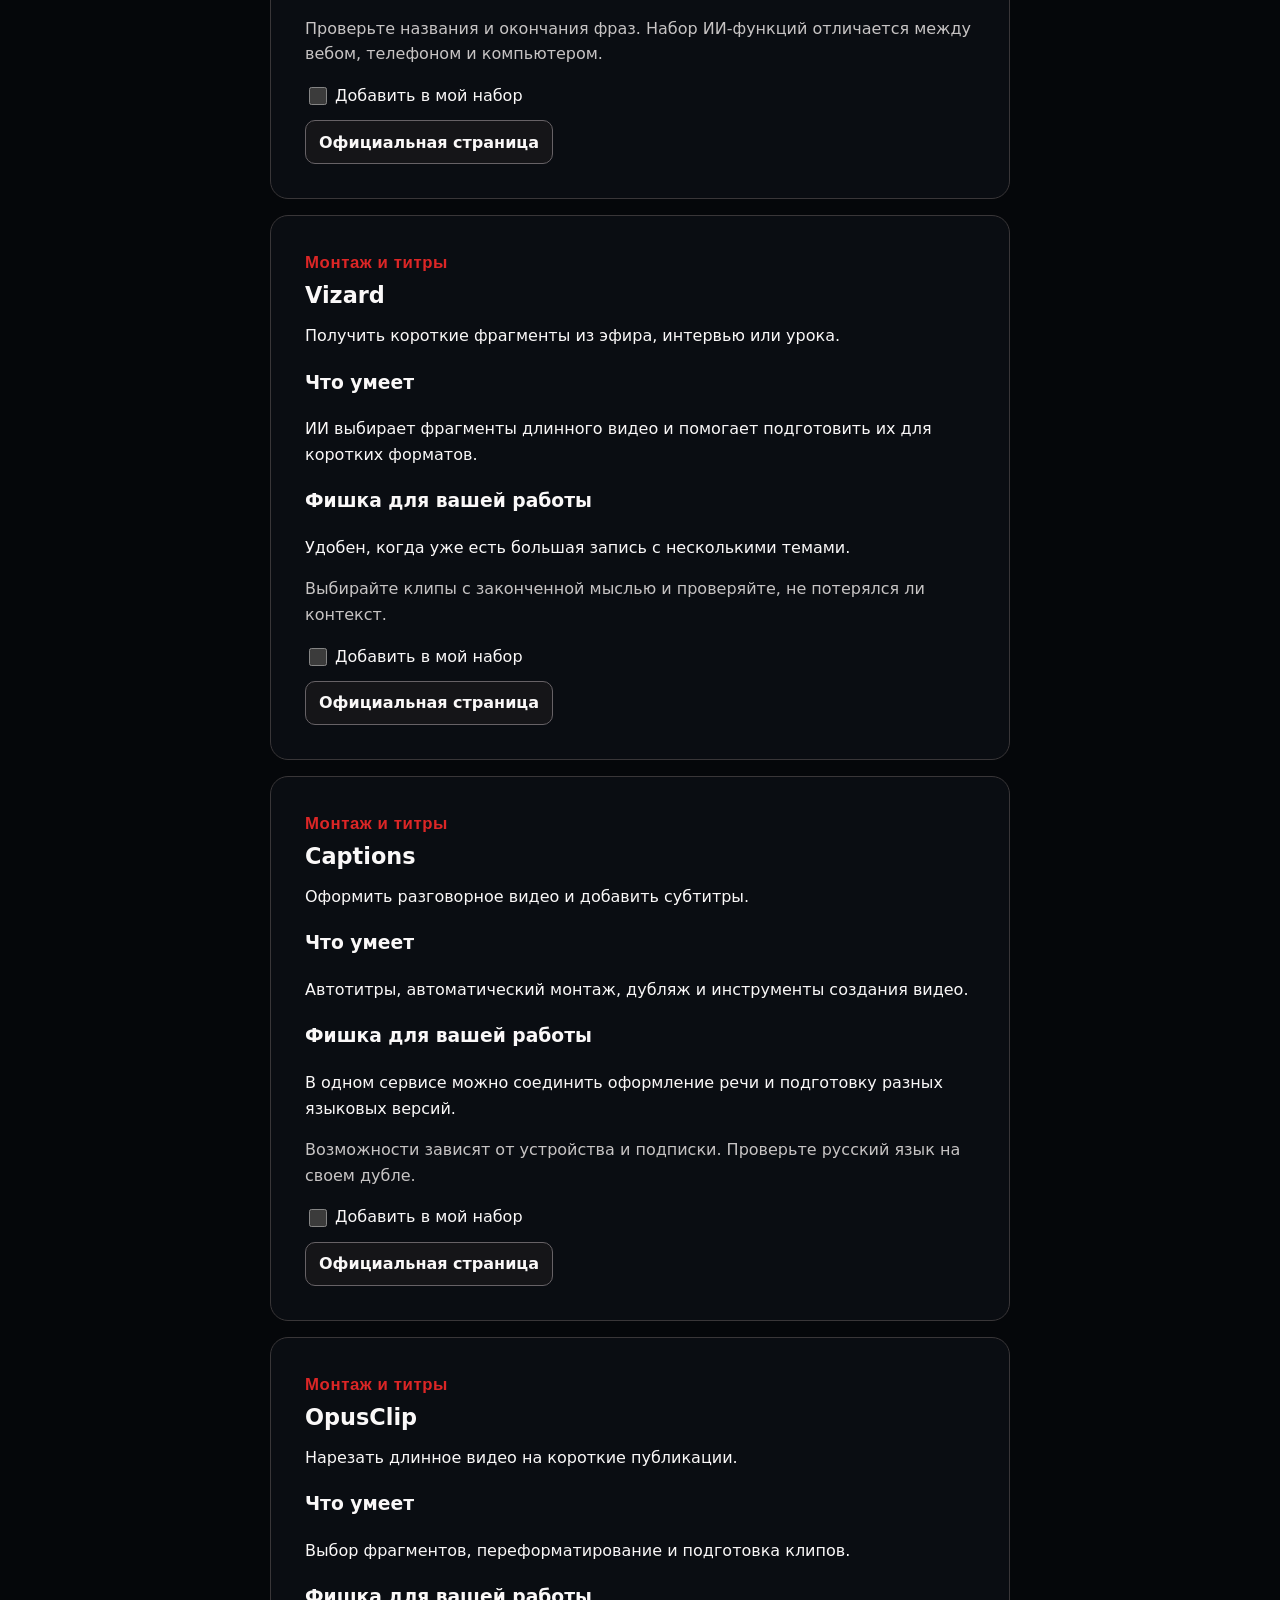
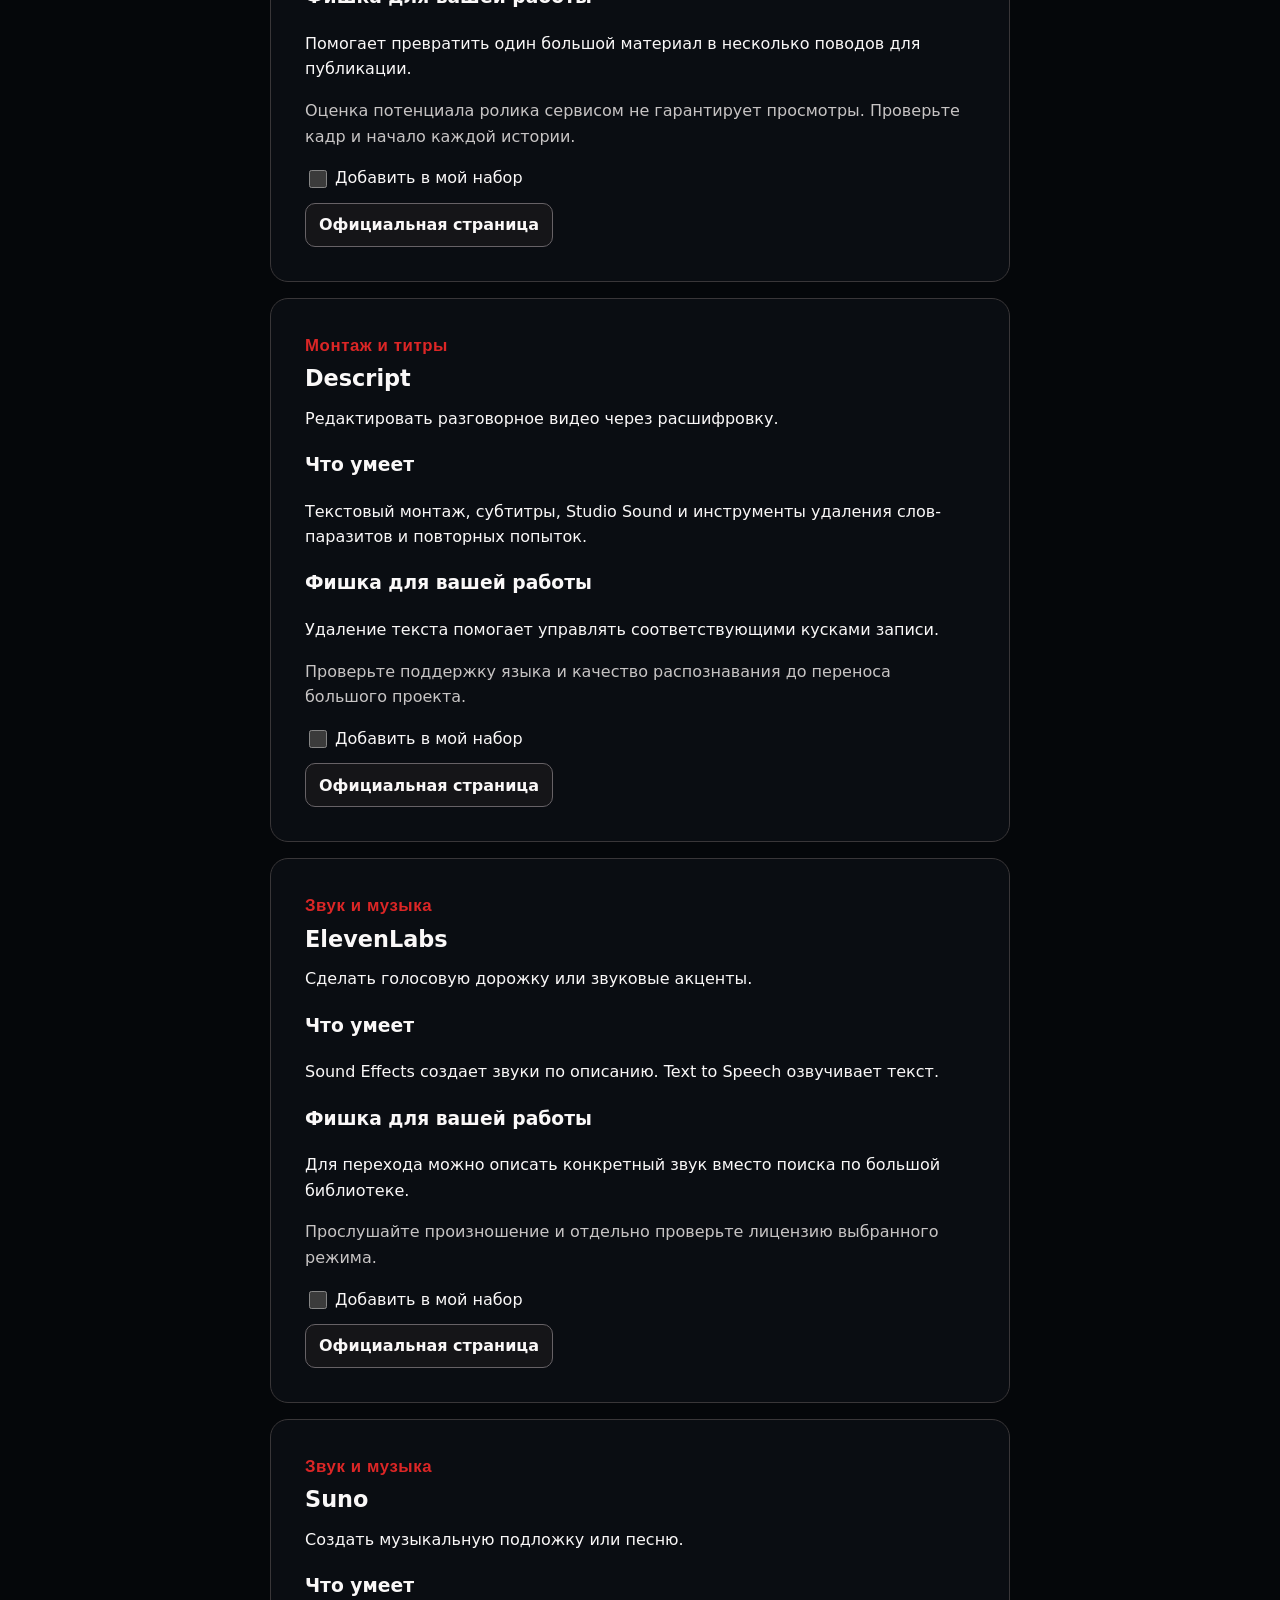
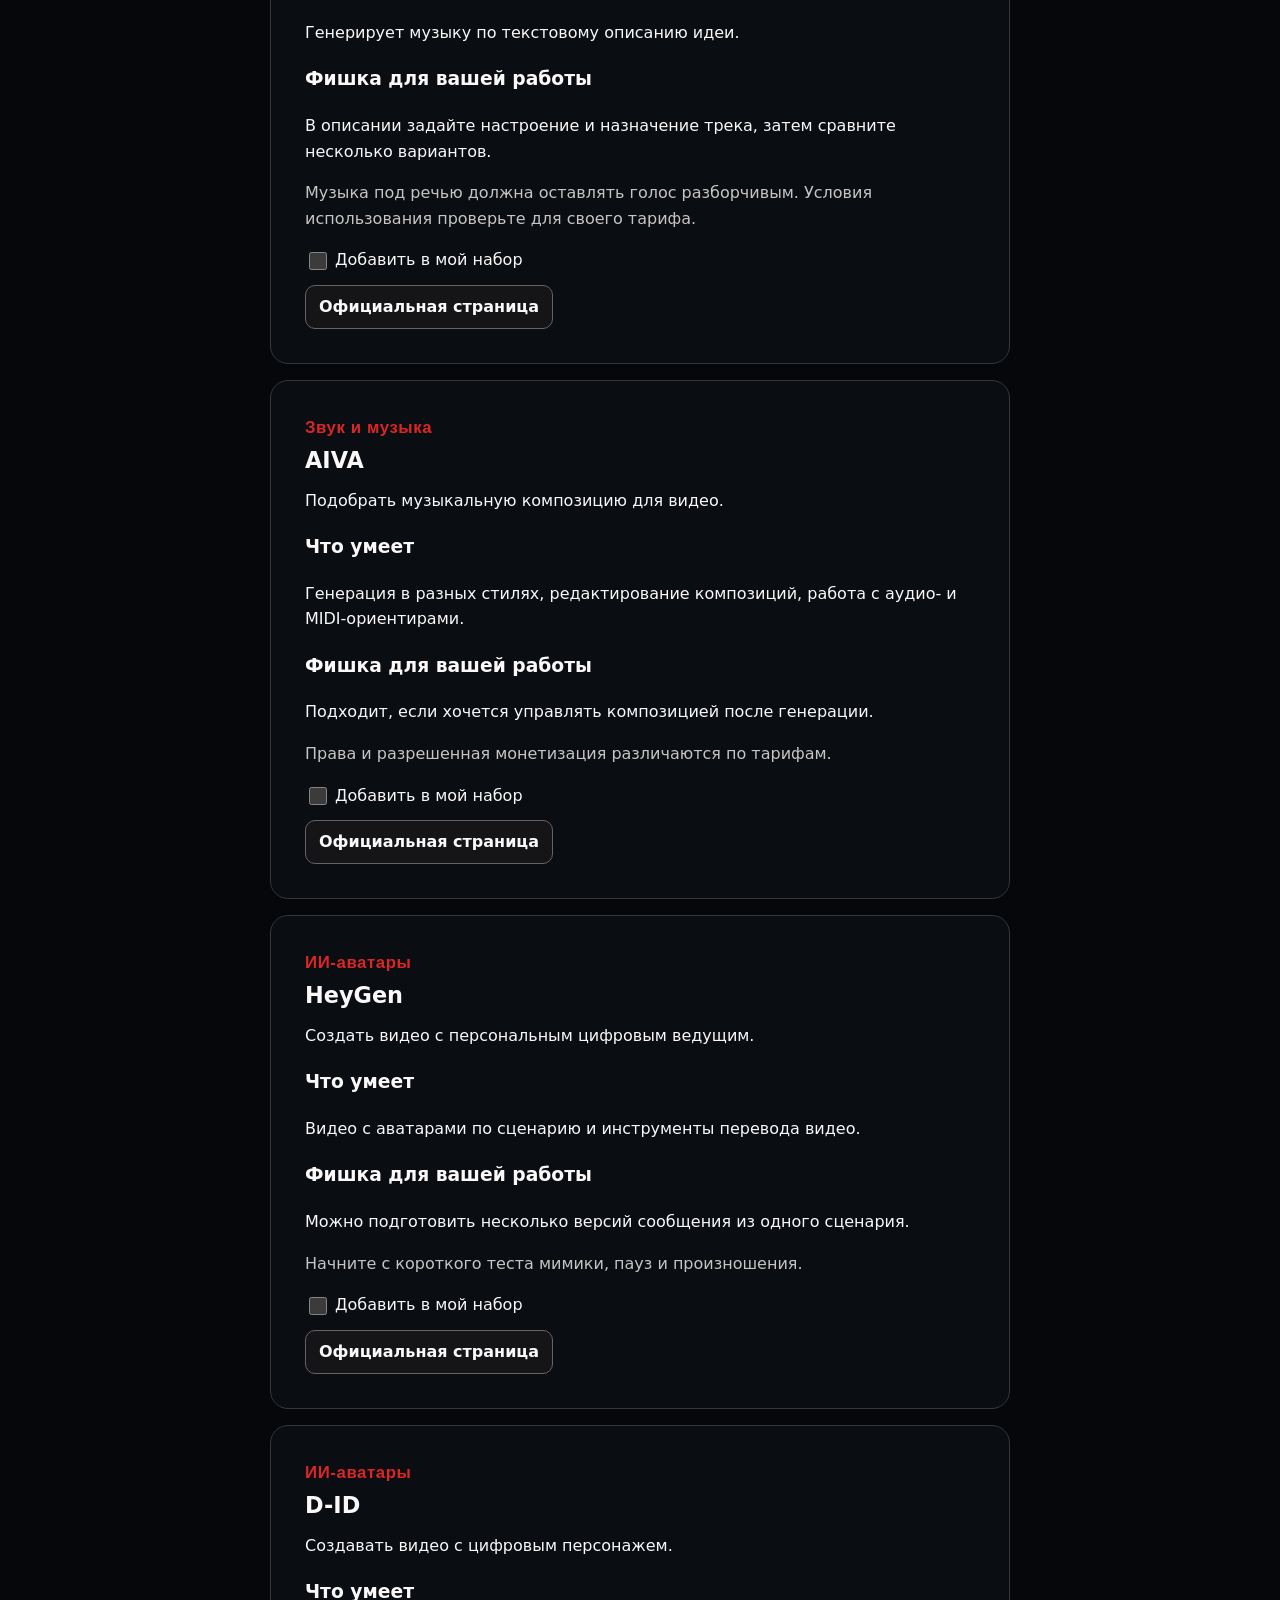
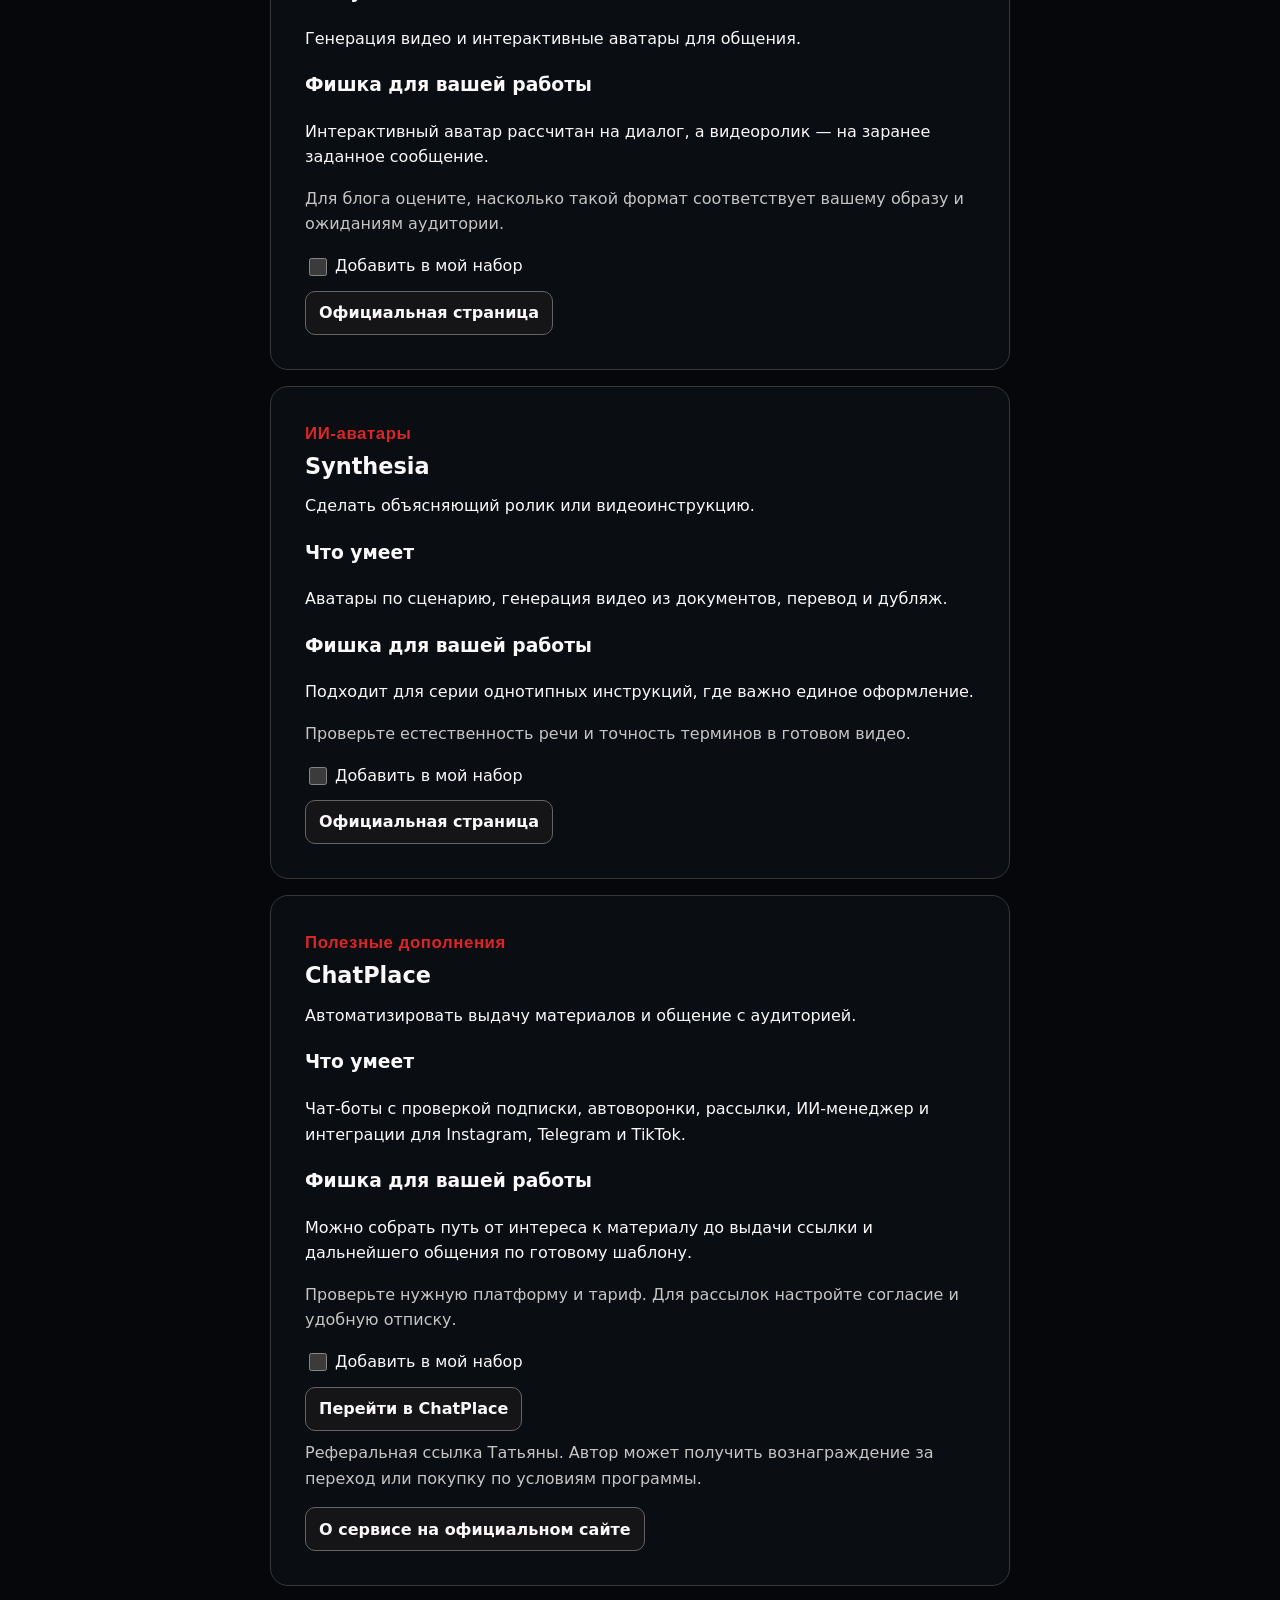
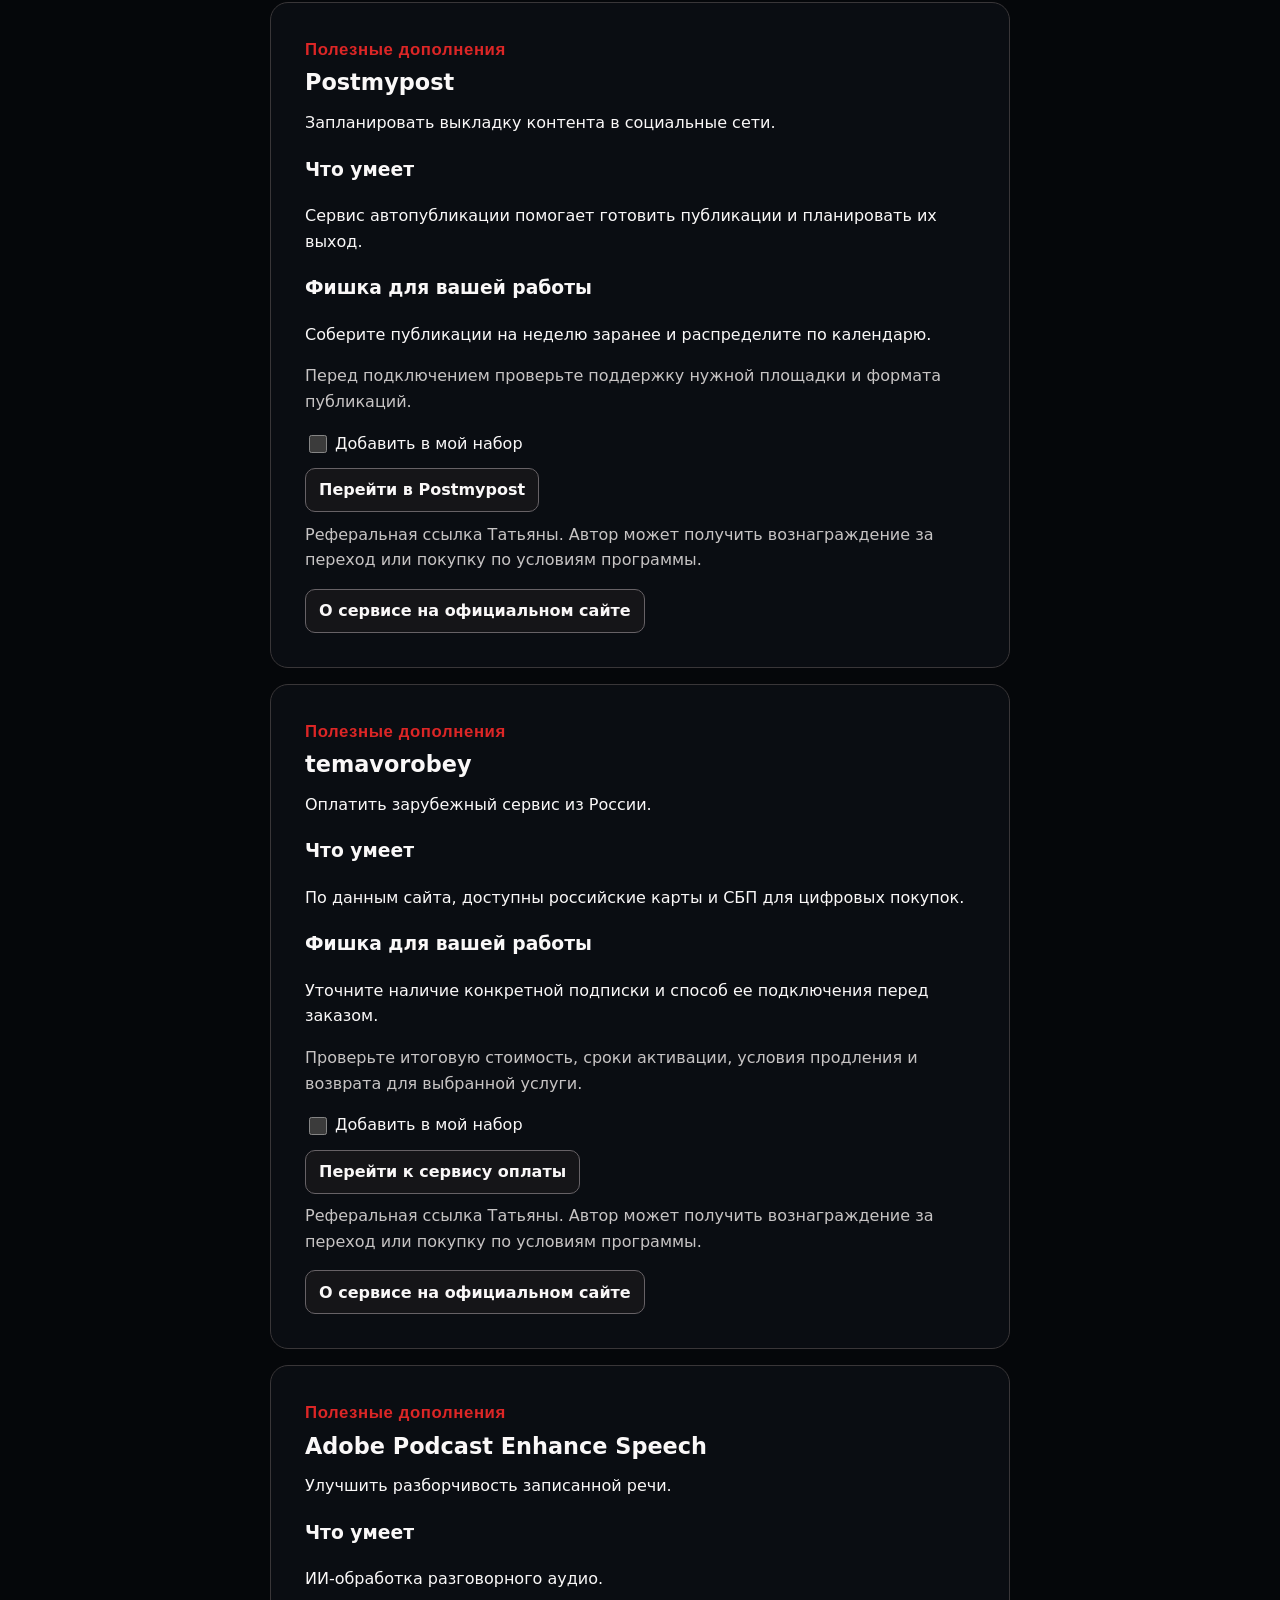
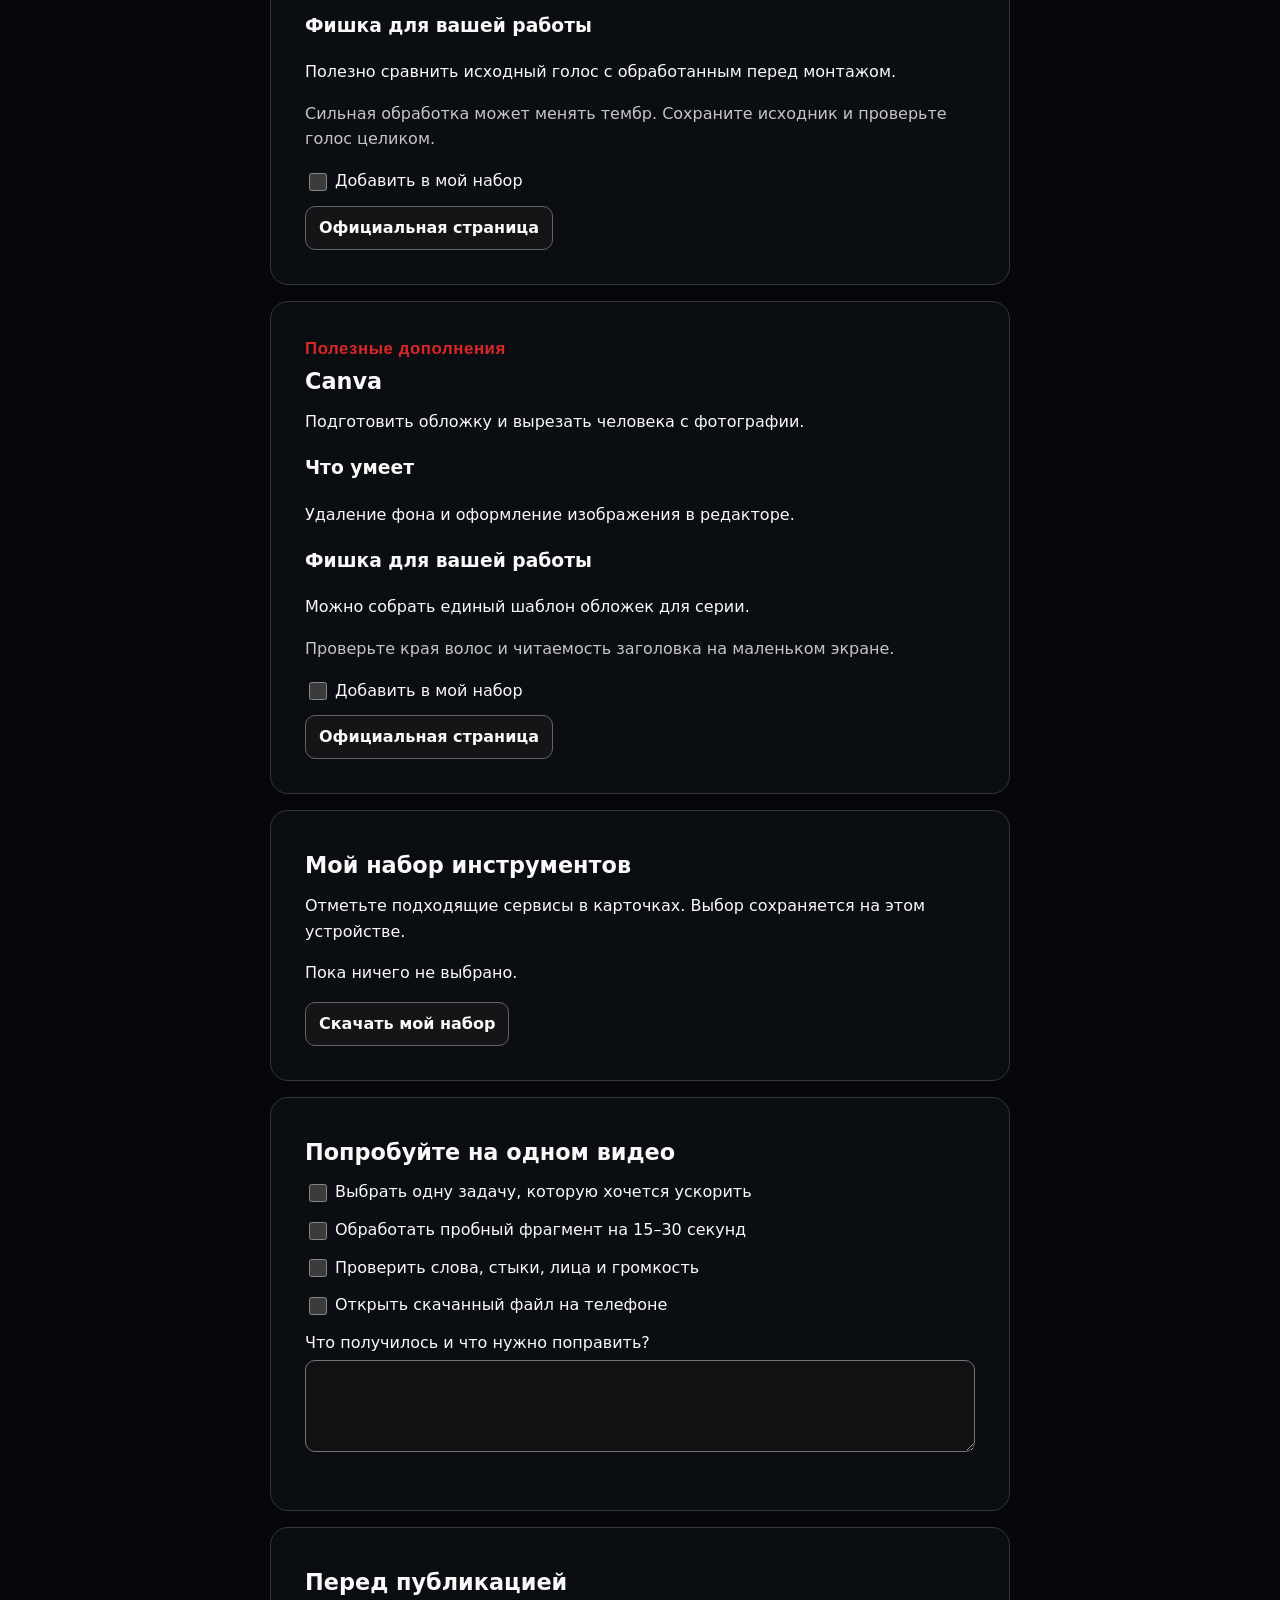
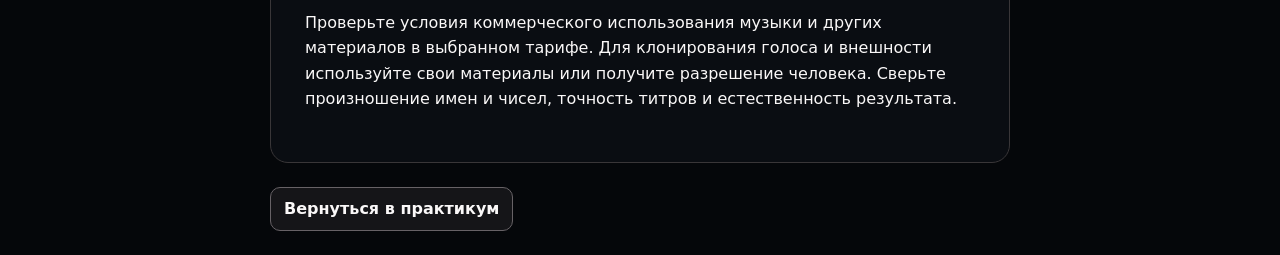
==== commit a81ca8c6: "Remove Taplink checkout flow and restore payment placeholders" ====
--- a/tools/index.html
+++ b/tools/index.html
@@ -4,7 +4,7 @@
 <body>
 <header><a class="action" href="../guide/">← В практикум</a><span class="brand">САМ СЕБЕ ПРОДЮСЕР</span></header>
 <main>
-<section><div class="tag">ПРАКТИЧЕСКАЯ ПОДБОРКА</div><h1>Передайте рутину ИИ</h1><p>Гайд по ИИ-приложениям · 990 ₽</p><button id="pay-tools" class="primary">Купить гайд · 990 ₽</button><p class="muted">Единая страница покупки. Доступ — 12 месяцев. Ссылка на email — в течение 24 часов после подтверждения оплаты. Сейчас доступен просмотр материалов.</p><p>Выберите задачу, найдите подходящий инструмент и проверьте его на одном своем ролике.</p><p class="muted">Возможности сверены с официальными страницами 7 ноября 2026 года. Доступность функций, языков и оплаты зависит от страны, устройства и тарифа. Перед подпиской проверьте экспорт короткого теста.</p>
+<section><div class="tag">ПРАКТИЧЕСКАЯ ПОДБОРКА</div><h1>Передайте рутину ИИ</h1><p>Гайд по ИИ-приложениям · 990 ₽</p><button id="pay-tools" class="primary">Купить гайд · 990 ₽</button><p class="muted">Оплата пока не подключена. Доступ — 12 месяцев. Ссылка на email — в течение 24 часов после подтверждения оплаты. Сейчас доступен просмотр материалов.</p><p>Выберите задачу, найдите подходящий инструмент и проверьте его на одном своем ролике.</p><p class="muted">Возможности сверены с официальными страницами 7 ноября 2026 года. Доступность функций, языков и оплаты зависит от страны, устройства и тарифа. Перед подпиской проверьте экспорт короткого теста.</p>
 <label>Найти сервис или задачу<input id="search" type="search" placeholder="Например, субтитры или музыка"></label><nav id="filters" aria-label="Категории"></nav><p id="found" role="status"></p></section>
 <section><h2>С чего начать</h2><p>Есть короткий дубль — начните с CapCut или Captions. Есть запись эфира — попробуйте Vizard или OpusClip. Нужен голос или звуковой акцент — ElevenLabs. Нужна музыкальная подложка — Suno или AIVA. Для видео с цифровым ведущим посмотрите раздел аватаров.</p></section>
 <div id="catalog"></div>
@@ -13,3 +13,4 @@
 <section><h2>Перед публикацией</h2><p>Проверьте условия коммерческого использования музыки и других материалов в выбранном тарифе. Для клонирования голоса и внешности используйте свои материалы или получите разрешение человека. Сверьте произношение имен и чисел, точность титров и естественность результата.</p></section>
 </main><footer><a class="action" href="../guide/">Вернуться в практикум</a></footer>
 </body></html>
+
